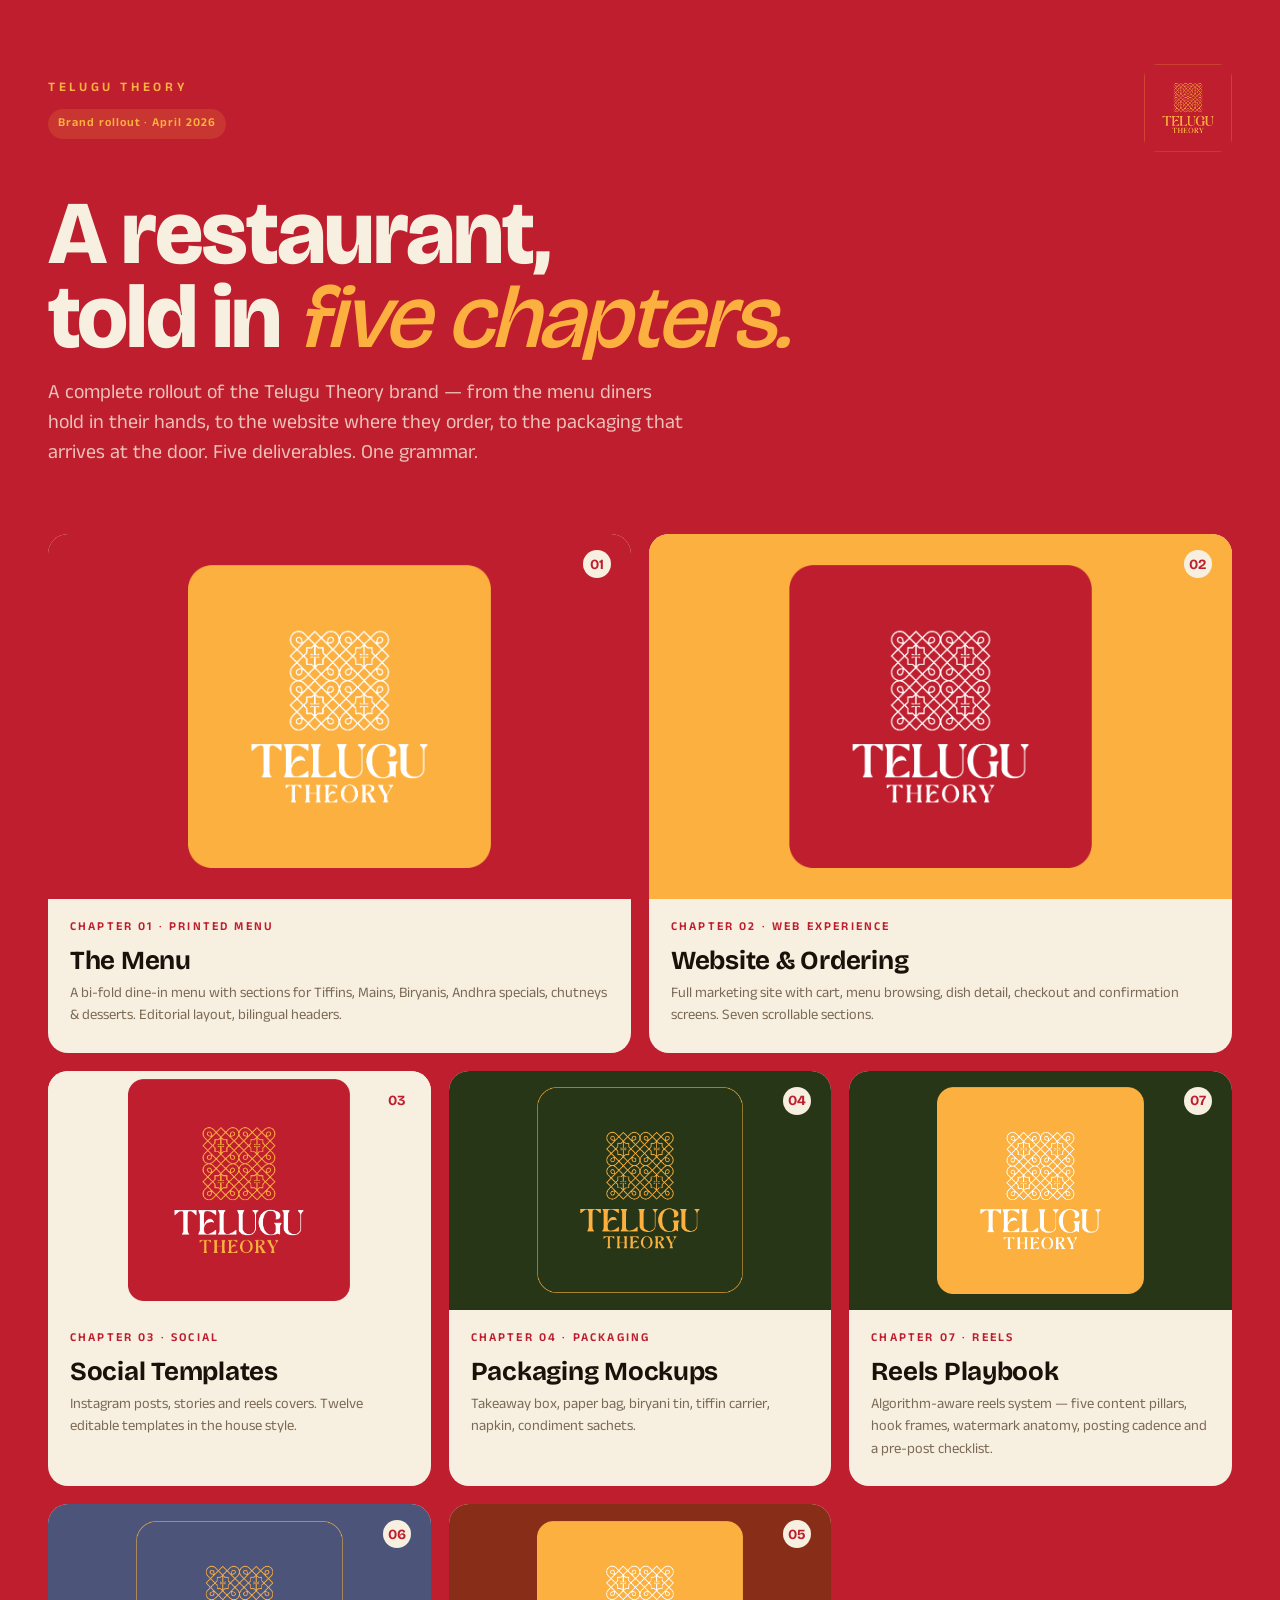
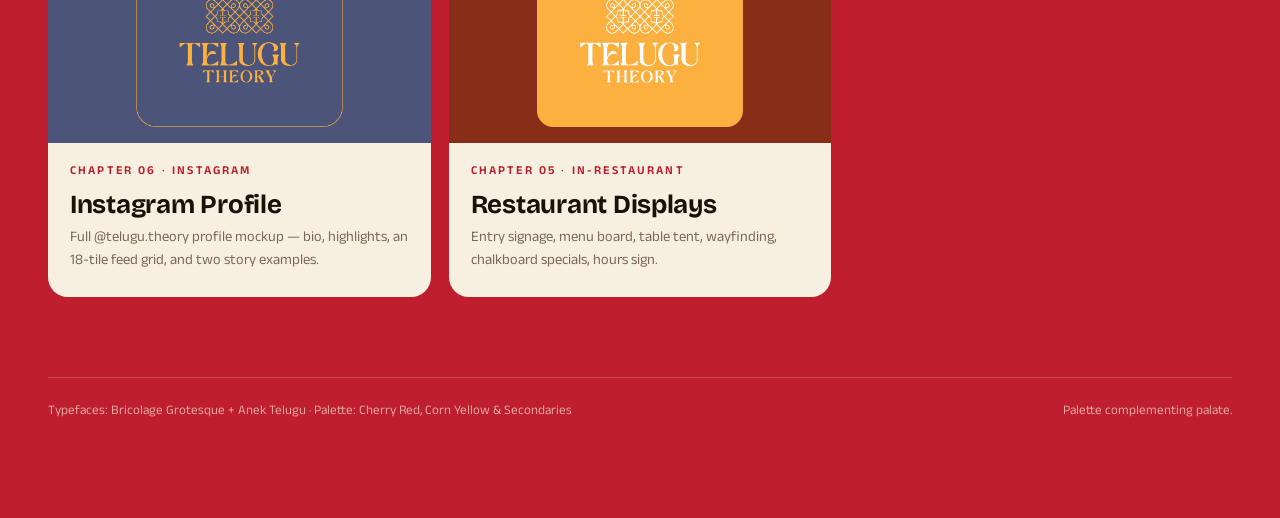
==== index.html @ 02f6856e "feat: initial Telugu Theory brand rollout site" ====
<!doctype html>
<html lang="en">
<head>
<meta charset="utf-8" />
<title>Telugu Theory — Brand Rollout</title>
<link rel="preconnect" href="https://fonts.googleapis.com" />
<link rel="preconnect" href="https://fonts.gstatic.com" crossorigin />
<link href="https://fonts.googleapis.com/css2?family=Bricolage+Grotesque:opsz,wght@12..96,400;12..96,500;12..96,600;12..96,700;12..96,800&display=swap" rel="stylesheet" />
<link rel="stylesheet" href="brand/brand.css" />
<style>
  body { background: var(--tt-red); color: var(--tt-cream); min-height: 100vh; }
  .wrap { max-width: 1280px; margin: 0 auto; padding: 64px 48px 96px; }
  header { display:flex; align-items:center; justify-content:space-between; gap: 24px; }
  header img { width: 88px; height: 88px; border-radius: 14px; }
  .eyebrow { font-family: var(--font-body); font-size: 13px; letter-spacing: 0.28em; text-transform: uppercase; color: var(--tt-yellow); font-weight: 600; }
  h1 { font-size: clamp(48px, 7vw, 108px); line-height: 0.94; margin: 40px 0 16px; color: var(--tt-cream); font-weight: 800; letter-spacing: -0.02em; }
  h1 em { font-style: italic; color: var(--tt-yellow); font-weight: 500; }
  .lede { font-size: 20px; max-width: 640px; color: rgba(247,239,224,0.78); line-height: 1.5; }
  .grid { display: grid; grid-template-columns: repeat(12, 1fr); gap: 18px; margin-top: 64px; }
  .card { background: var(--tt-cream); color: var(--tt-ink); border-radius: 20px; overflow: hidden; text-decoration: none; display: flex; flex-direction: column; transition: transform .25s ease, box-shadow .25s ease; position: relative; }
  .card:hover { transform: translateY(-4px); box-shadow: 0 30px 60px -20px rgba(0,0,0,0.4); }
  .card .thumb { aspect-ratio: 16/10; background: var(--tt-yellow); display:flex; align-items:center; justify-content:center; position: relative; overflow:hidden; }
  .card .thumb svg { width: 70%; height: 70%; }
  .card .body { padding: 20px 22px 24px; }
  .card h3 { font-family: var(--font-head); font-size: 26px; font-weight: 700; }
  .card .meta { font-size: 12px; letter-spacing: 0.18em; text-transform: uppercase; color: var(--tt-red); font-weight: 600; margin-bottom: 8px; }
  .card p { margin: 8px 0 0; color: var(--tt-muted); font-size: 14.5px; line-height: 1.55; }
  .num { position:absolute; top: 16px; right: 20px; font-family: var(--font-head); font-size: 14px; color: var(--tt-red); background: var(--tt-cream); width: 28px; height: 28px; border-radius: 999px; display:grid; place-items:center; font-weight: 700; }

  .c-menu { grid-column: span 6; }
  .c-web  { grid-column: span 6; }
  .c-pack { grid-column: span 4; }
  .c-soc  { grid-column: span 4; }
  .c-disp { grid-column: span 4; }
  @media (max-width: 900px) { .card { grid-column: span 12 !important; } }

  footer { margin-top: 80px; display:flex; justify-content:space-between; gap: 24px; padding-top: 24px; border-top: 1px solid rgba(247,239,224,0.2); color: rgba(247,239,224,0.65); font-size: 13px; }
  .tag { display:inline-block; padding: 6px 10px; background: rgba(251,176,64,0.16); color: var(--tt-yellow); border-radius: 999px; font-size: 12px; font-weight: 600; letter-spacing: 0.08em; }
</style>
</head>
<body>
<div class="wrap">
  <header>
    <div>
      <span class="eyebrow">Telugu Theory</span>
      <div style="height:8px"></div>
      <span class="tag">Brand rollout · April 2026</span>
    </div>
    <img src="brand/logo-yellow-outline.png" alt="Telugu Theory" />
  </header>

  <h1>A restaurant,<br/>told in <em>five chapters.</em></h1>
  <p class="lede">A complete rollout of the Telugu Theory brand — from the menu diners hold in their hands, to the website where they order, to the packaging that arrives at the door. Five deliverables. One grammar.</p>

  <div class="grid">

    <a class="card c-menu" href="menu.html">
      <div class="thumb" style="background:var(--tt-red)">
        <img src="brand/logo-yellow-cream.png" style="width:52%" />
        <span class="num">01</span>
      </div>
      <div class="body">
        <div class="meta">Chapter 01 · Printed Menu</div>
        <h3>The Menu</h3>
        <p>A bi-fold dine-in menu with sections for Tiffins, Mains, Biryanis, Andhra specials, chutneys & desserts. Editorial layout, bilingual headers.</p>
      </div>
    </a>

    <a class="card c-web" href="website.html">
      <div class="thumb" style="background:var(--tt-yellow)">
        <img src="brand/logo-cream-red.png" style="width:52%" />
        <span class="num">02</span>
      </div>
      <div class="body">
        <div class="meta">Chapter 02 · Web Experience</div>
        <h3>Website & Ordering</h3>
        <p>Full marketing site with cart, menu browsing, dish detail, checkout and confirmation screens. Seven scrollable sections.</p>
      </div>
    </a>

    <a class="card c-soc" href="social.html">
      <div class="thumb" style="background:#F7EFE0">
        <img src="brand/logo-red-square.png" style="width:58%" />
        <span class="num">03</span>
      </div>
      <div class="body">
        <div class="meta">Chapter 03 · Social</div>
        <h3>Social Templates</h3>
        <p>Instagram posts, stories and reels covers. Twelve editable templates in the house style.</p>
      </div>
    </a>

    <a class="card c-pack" href="packaging.html">
      <div class="thumb" style="background:#273617">
        <img src="brand/logo-yellow-outline.png" style="width:54%" />
        <span class="num">04</span>
      </div>
      <div class="body">
        <div class="meta">Chapter 04 · Packaging</div>
        <h3>Packaging Mockups</h3>
        <p>Takeaway box, paper bag, biryani tin, tiffin carrier, napkin, condiment sachets.</p>
      </div>
    </a>

    <a class="card c-disp" href="reels.html">
      <div class="thumb" style="background:var(--tt-forest)">
        <img src="brand/logo-yellow-cream.png" style="width:54%" />
        <span class="num">07</span>
      </div>
      <div class="body">
        <div class="meta">Chapter 07 · Reels</div>
        <h3>Reels Playbook</h3>
        <p>Algorithm-aware reels system — five content pillars, hook frames, watermark anatomy, posting cadence and a pre-post checklist.</p>
      </div>
    </a>

    <a class="card c-disp" href="instagram.html">
      <div class="thumb" style="background:var(--tt-indigo)">
        <img src="brand/logo-yellow-outline.png" style="width:54%" />
        <span class="num">06</span>
      </div>
      <div class="body">
        <div class="meta">Chapter 06 · Instagram</div>
        <h3>Instagram Profile</h3>
        <p>Full @telugu.theory profile mockup — bio, highlights, an 18-tile feed grid, and two story examples.</p>
      </div>
    </a>

    <a class="card c-disp" href="displays.html">
      <div class="thumb" style="background:var(--tt-sienna)">
        <img src="brand/logo-yellow-cream.png" style="width:54%" />
        <span class="num">05</span>
      </div>
      <div class="body">
        <div class="meta">Chapter 05 · In-restaurant</div>
        <h3>Restaurant Displays</h3>
        <p>Entry signage, menu board, table tent, wayfinding, chalkboard specials, hours sign.</p>
      </div>
    </a>

  </div>

  <footer>
    <div>Typefaces: Bricolage Grotesque + Anek Telugu · Palette: Cherry Red, Corn Yellow & Secondaries</div>
    <div>Palette complementing palate.</div>
  </footer>
</div>
</body>
</html>
---- brand/brand.css ----
/* Telugu Theory Brand System */
@font-face {
  font-family: 'Anek Telugu';
  src: url('fonts/AnekTelugu-Regular.ttf') format('truetype');
  font-weight: 400;
}
@font-face {
  font-family: 'Anek Telugu';
  src: url('fonts/AnekTelugu-Medium.ttf') format('truetype');
  font-weight: 500;
}
@font-face {
  font-family: 'Anek Telugu';
  src: url('fonts/AnekTelugu-SemiBold.ttf') format('truetype');
  font-weight: 600;
}
@font-face {
  font-family: 'Anek Telugu';
  src: url('fonts/AnekTelugu-Bold.ttf') format('truetype');
  font-weight: 700;
}

:root {
  /* Primary */
  --tt-red: #BE1E2D;
  --tt-yellow: #FBB040;
  /* Secondary */
  --tt-sandstone: #DCA15D;
  --tt-sienna: #882D18;
  --tt-indigo: #4C547A;
  --tt-olive: #5F6C37;
  --tt-forest: #273617;
  --tt-clay: #C49A6C;
  /* Neutrals */
  --tt-cream: #F7EFE0;
  --tt-paper: #FBF6EC;
  --tt-ink: #1A120A;
  --tt-muted: #7a6a55;

  --font-head: 'Bricolage Grotesque', 'Playfair Display', Georgia, serif;
  --font-body: 'Anek Telugu', 'Inter', system-ui, sans-serif;
}

* { box-sizing: border-box; }
body {
  margin: 0;
  font-family: var(--font-body);
  color: var(--tt-ink);
  background: var(--tt-paper);
  -webkit-font-smoothing: antialiased;
}
h1, h2, h3, h4 {
  font-family: var(--font-head);
  font-weight: 700;
  letter-spacing: -0.01em;
  margin: 0;
}

/* Kolam pattern (SVG tile) used as subtle decorative motif */
.tt-kolam-bg {
  background-image:
    radial-gradient(circle at 0 0, transparent 19px, var(--tt-yellow) 19px, var(--tt-yellow) 20px, transparent 20px),
    radial-gradient(circle at 40px 40px, transparent 19px, var(--tt-yellow) 19px, var(--tt-yellow) 20px, transparent 20px);
  background-size: 40px 40px;
  opacity: 0.12;
}
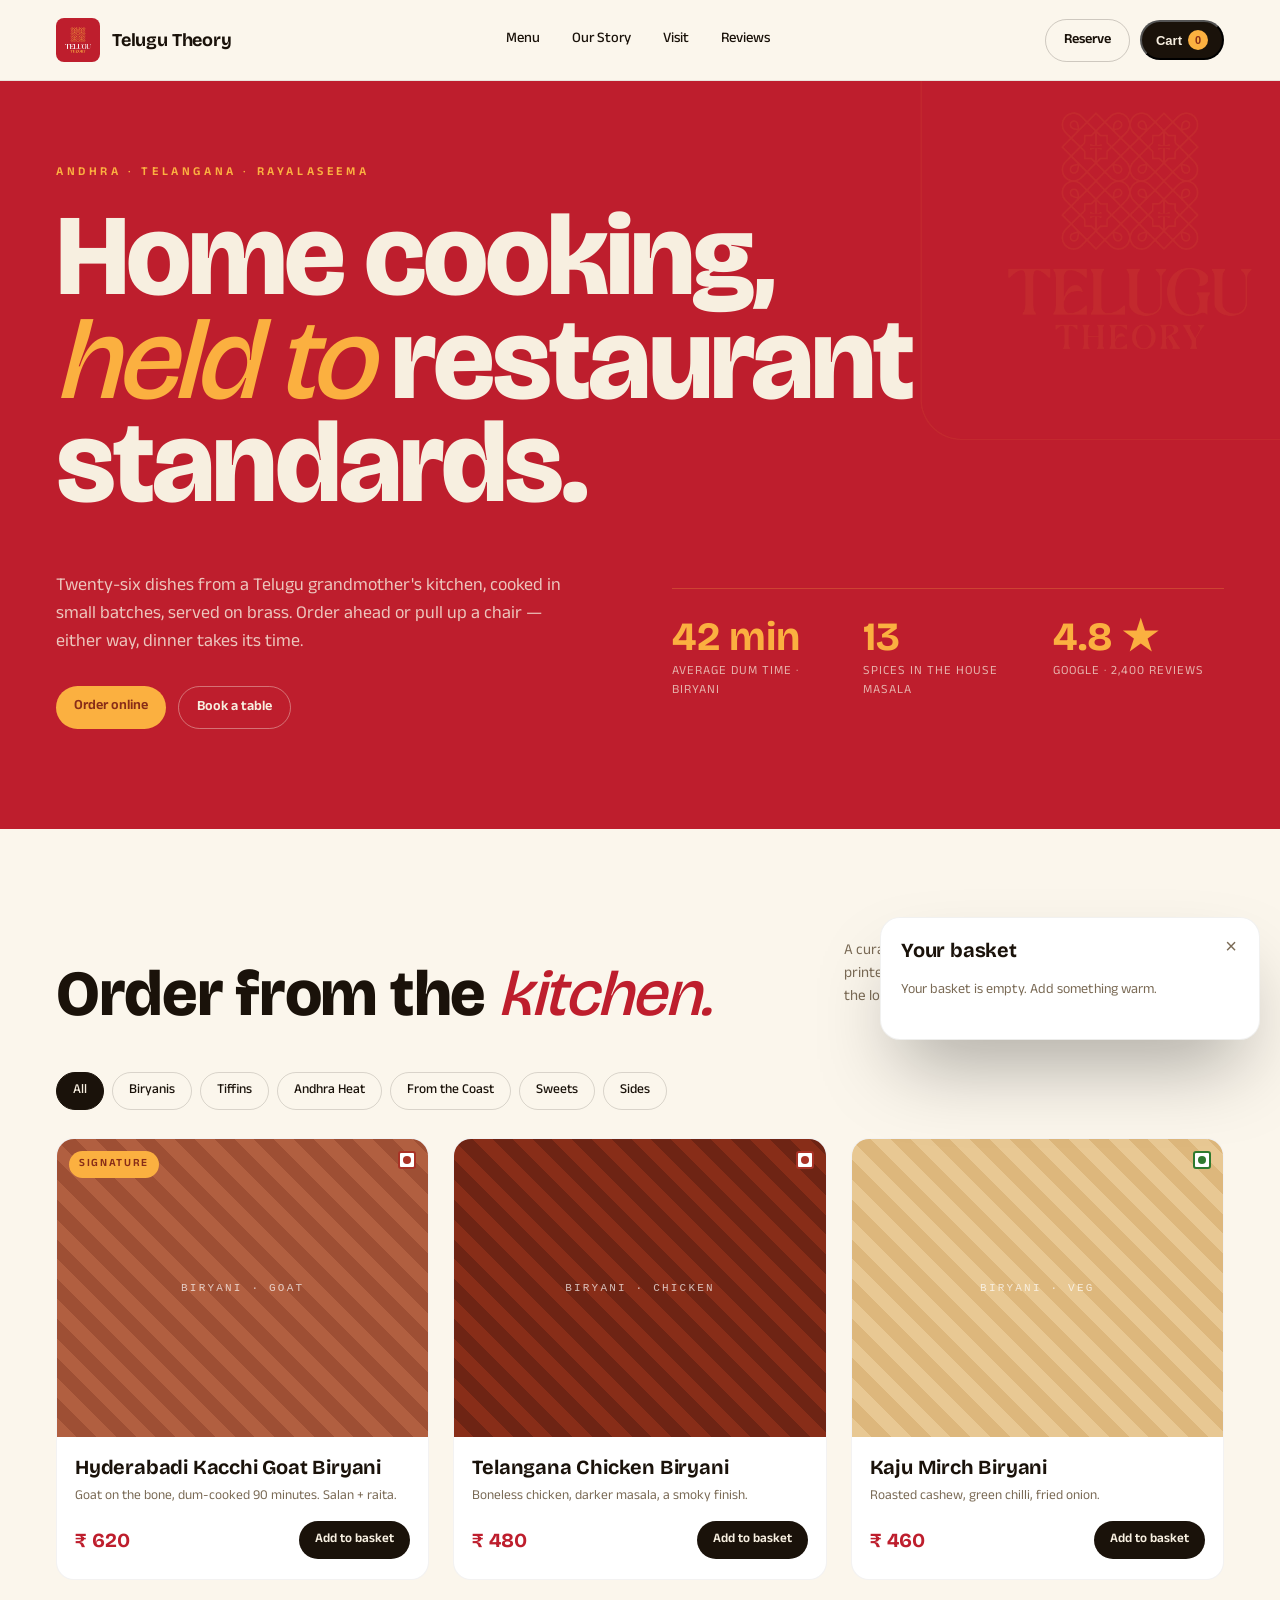
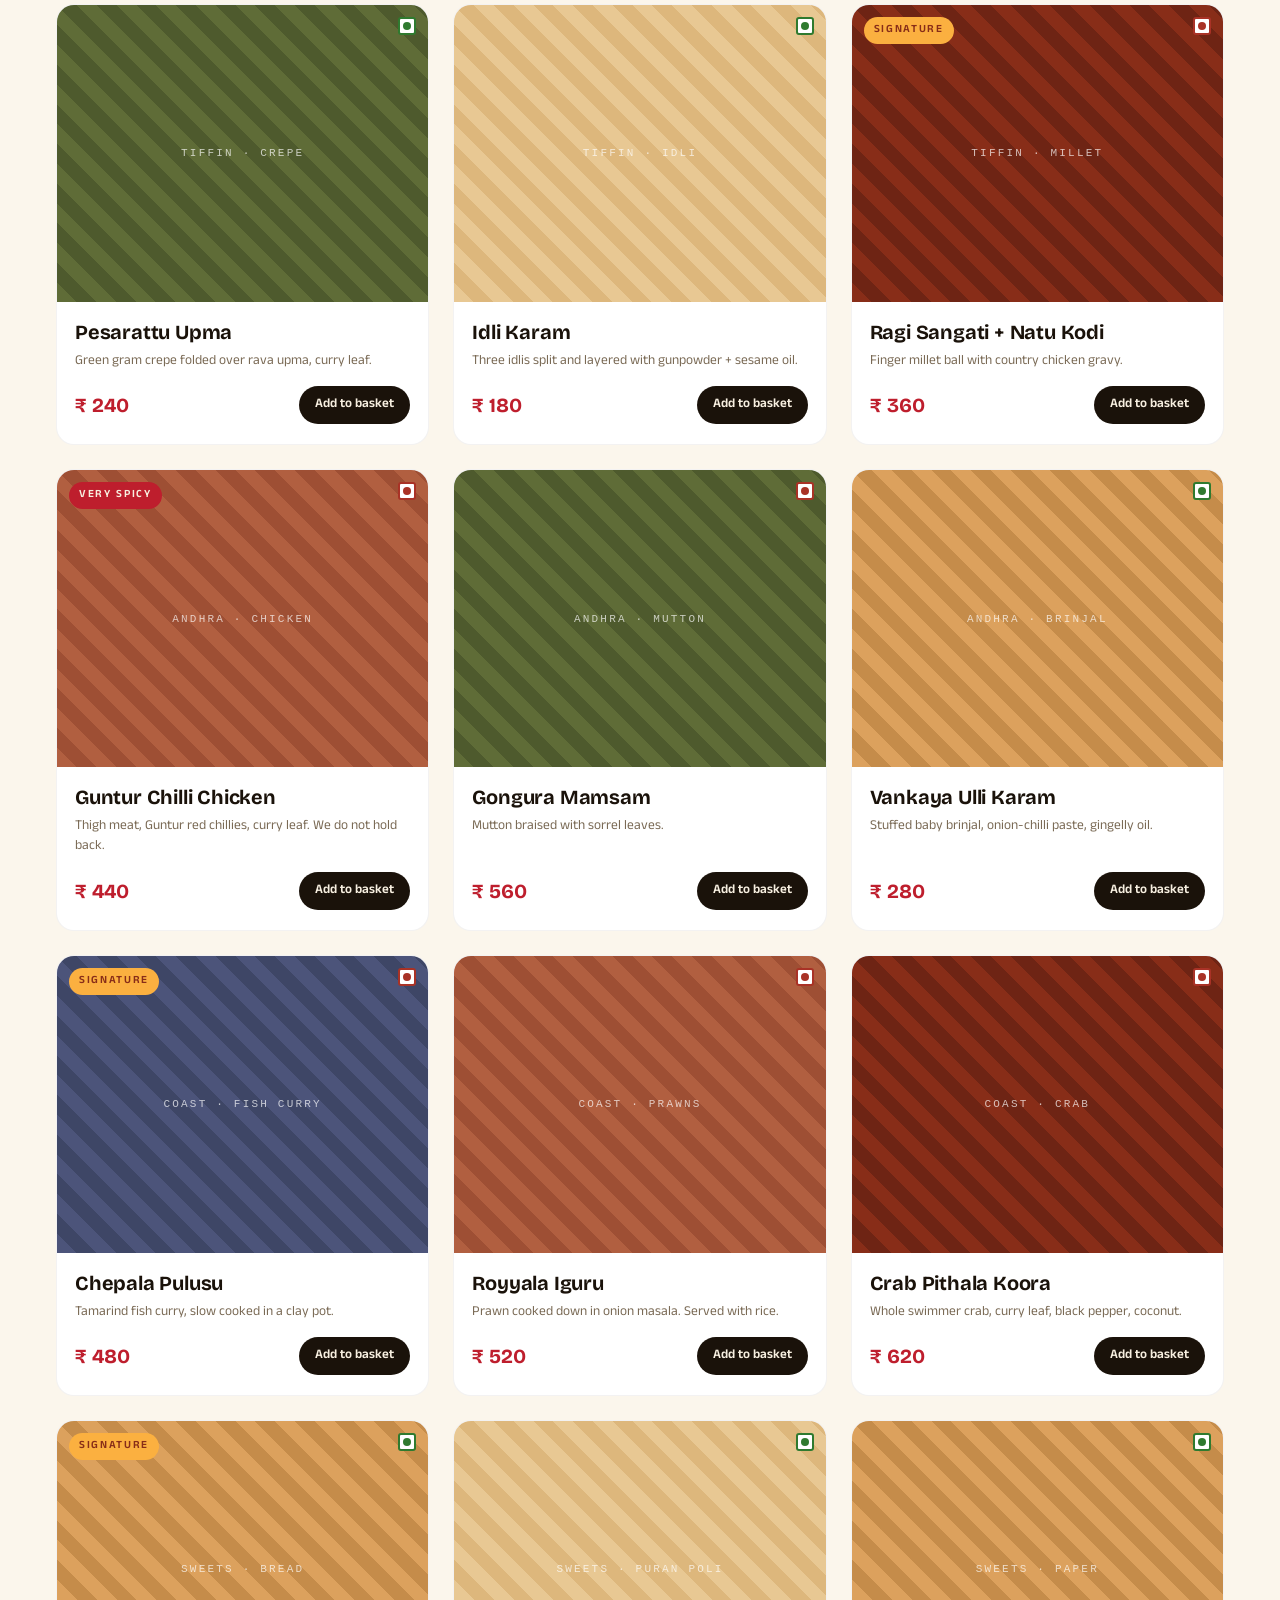
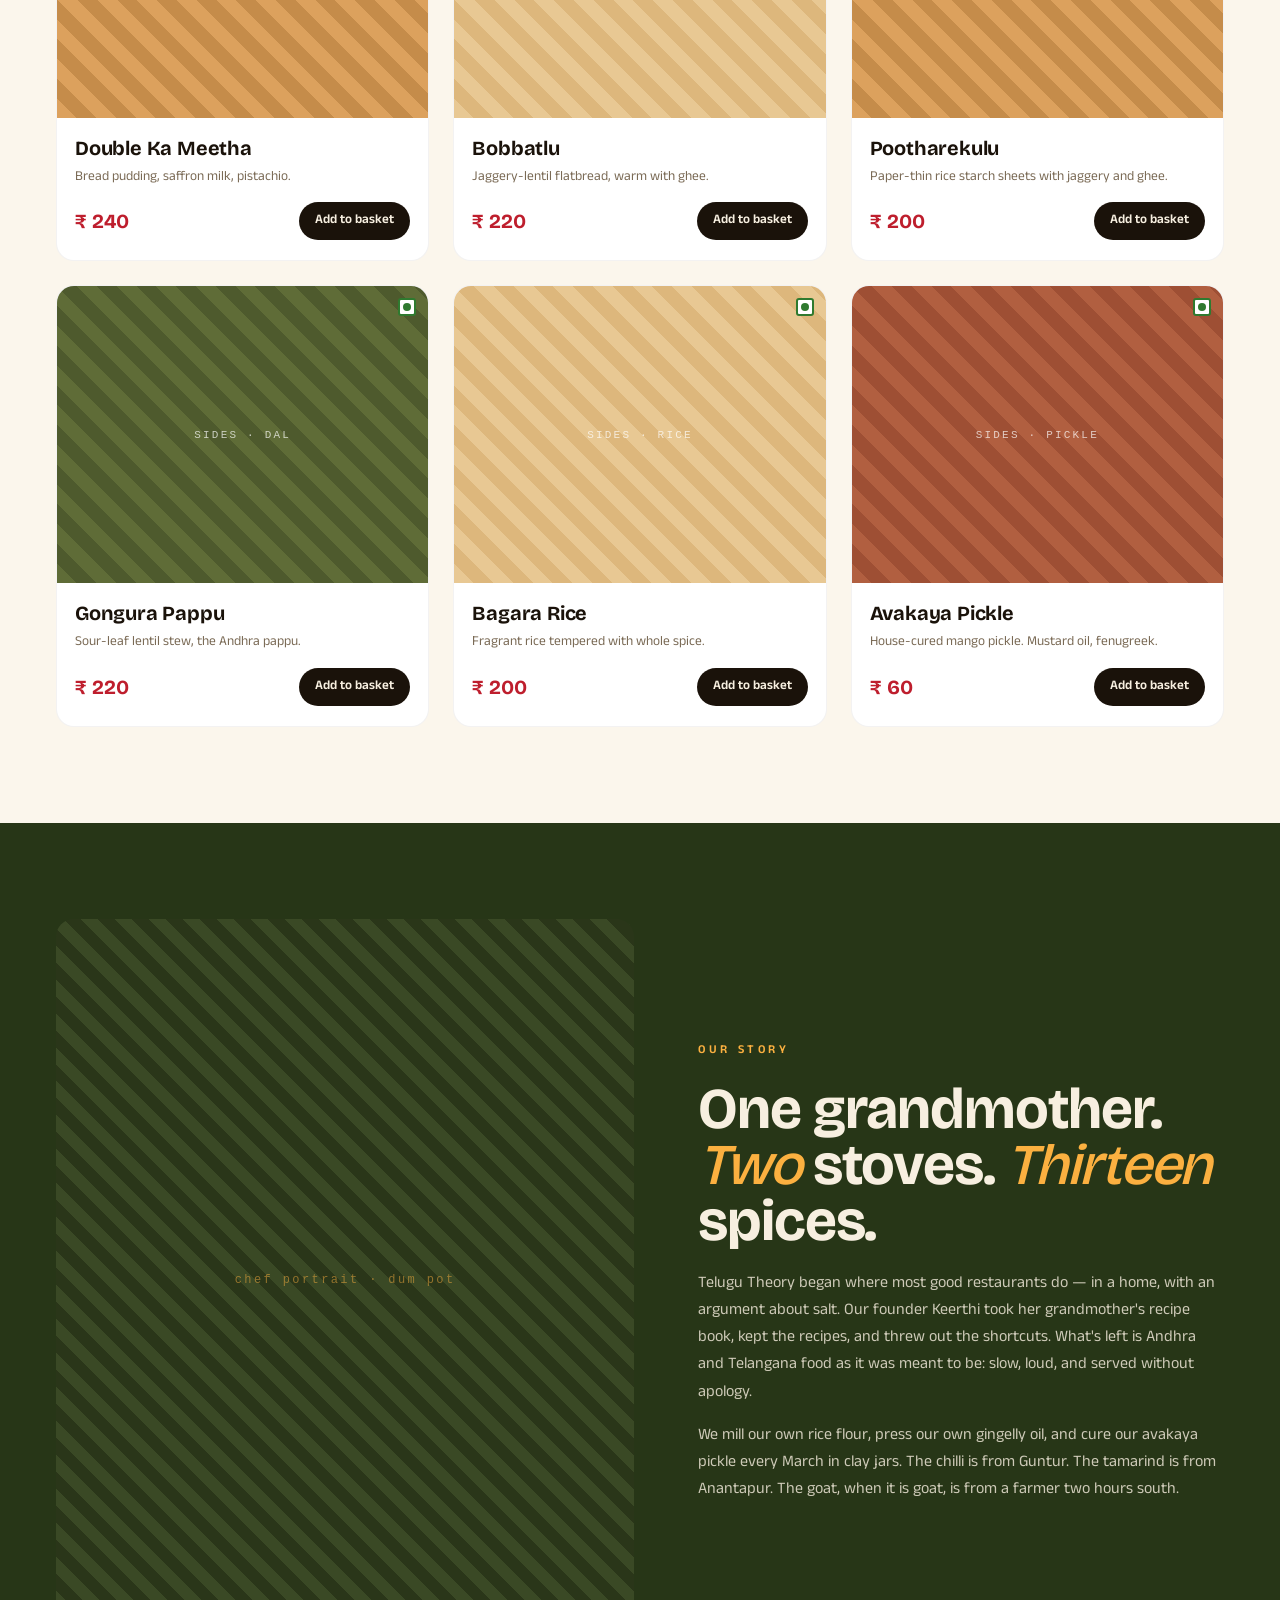
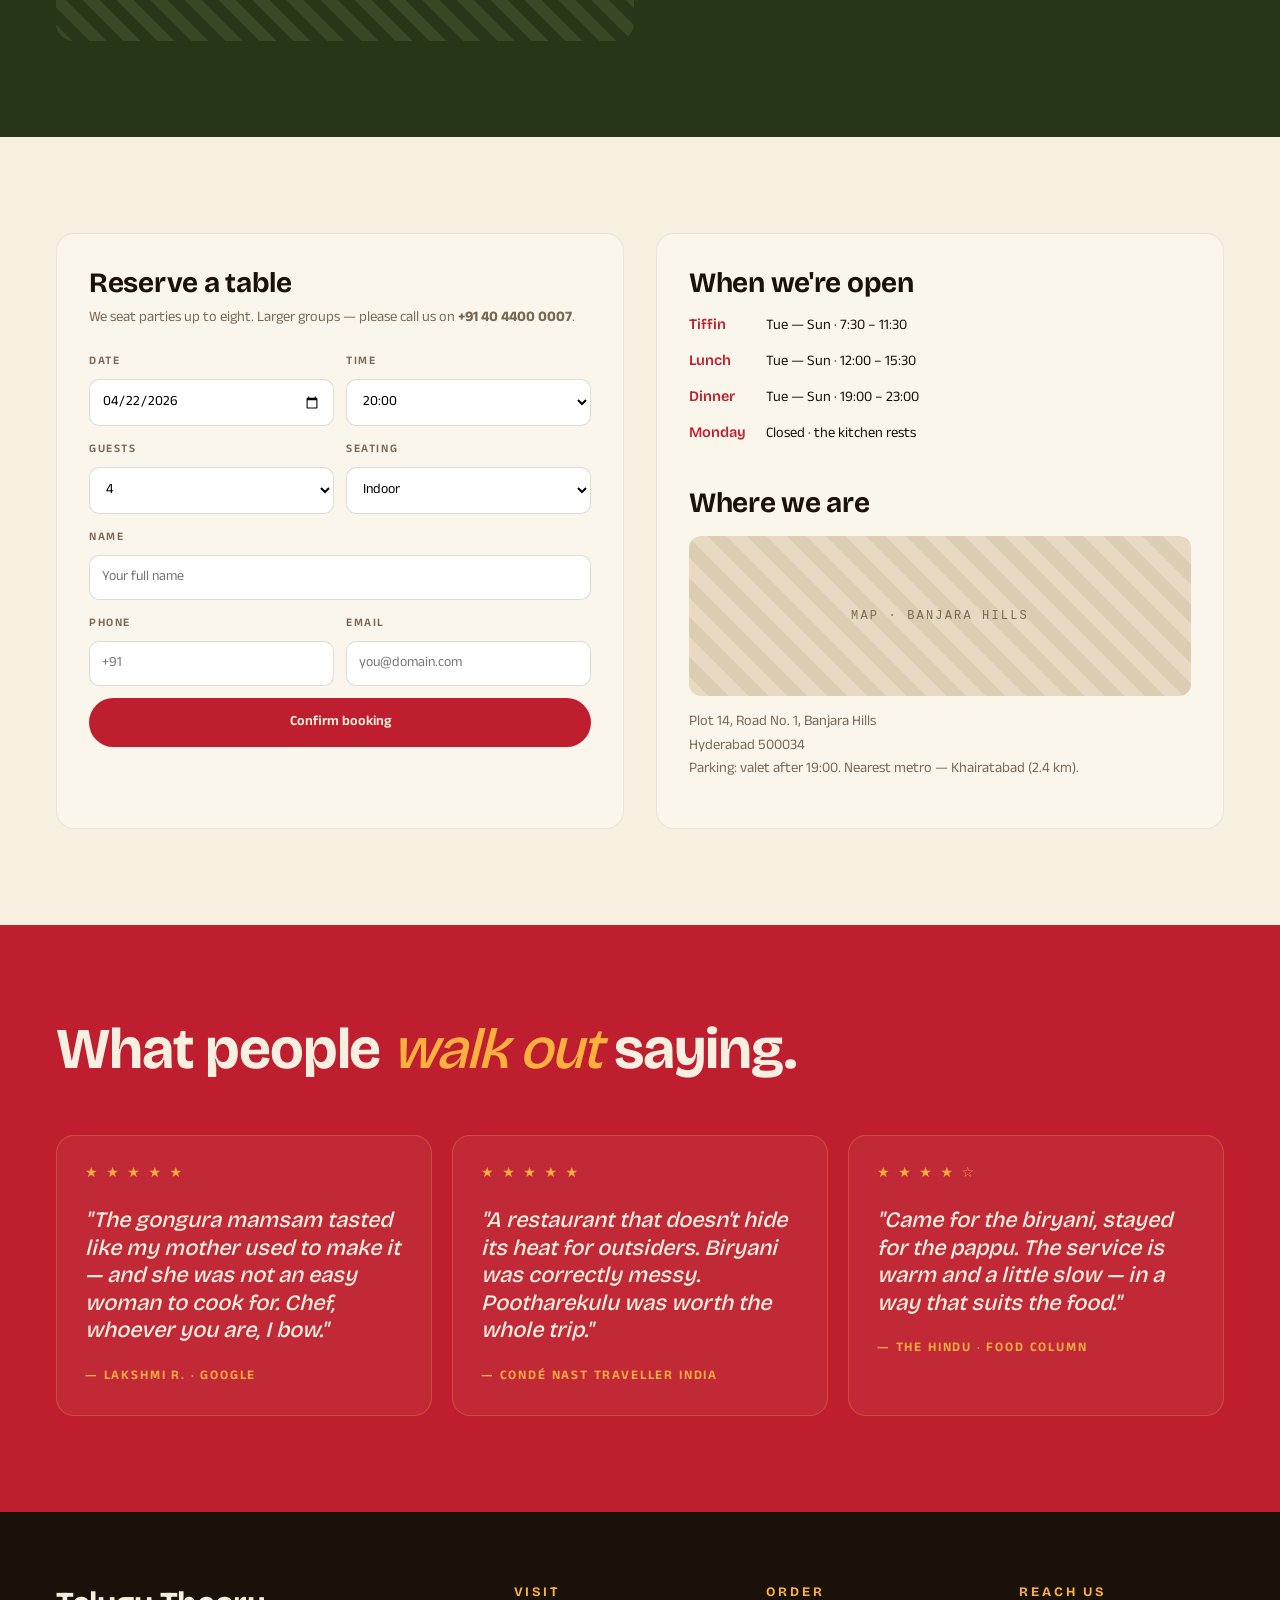
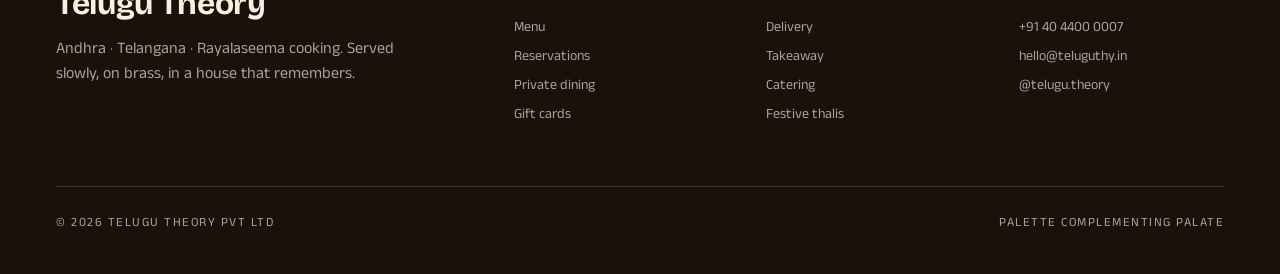
==== commit 8b79a710: "feat: serve website only, remove brand rollout pages" ====
--- a/index.html
+++ b/index.html
@@ -2,148 +2,376 @@
 <html lang="en">
 <head>
 <meta charset="utf-8" />
-<title>Telugu Theory — Brand Rollout</title>
+<title>Telugu Theory — Website</title>
 <link rel="preconnect" href="https://fonts.googleapis.com" />
 <link rel="preconnect" href="https://fonts.gstatic.com" crossorigin />
 <link href="https://fonts.googleapis.com/css2?family=Bricolage+Grotesque:opsz,wght@12..96,400;12..96,500;12..96,600;12..96,700;12..96,800&display=swap" rel="stylesheet" />
 <link rel="stylesheet" href="brand/brand.css" />
 <style>
-  body { background: var(--tt-red); color: var(--tt-cream); min-height: 100vh; }
-  .wrap { max-width: 1280px; margin: 0 auto; padding: 64px 48px 96px; }
-  header { display:flex; align-items:center; justify-content:space-between; gap: 24px; }
-  header img { width: 88px; height: 88px; border-radius: 14px; }
-  .eyebrow { font-family: var(--font-body); font-size: 13px; letter-spacing: 0.28em; text-transform: uppercase; color: var(--tt-yellow); font-weight: 600; }
-  h1 { font-size: clamp(48px, 7vw, 108px); line-height: 0.94; margin: 40px 0 16px; color: var(--tt-cream); font-weight: 800; letter-spacing: -0.02em; }
-  h1 em { font-style: italic; color: var(--tt-yellow); font-weight: 500; }
-  .lede { font-size: 20px; max-width: 640px; color: rgba(247,239,224,0.78); line-height: 1.5; }
-  .grid { display: grid; grid-template-columns: repeat(12, 1fr); gap: 18px; margin-top: 64px; }
-  .card { background: var(--tt-cream); color: var(--tt-ink); border-radius: 20px; overflow: hidden; text-decoration: none; display: flex; flex-direction: column; transition: transform .25s ease, box-shadow .25s ease; position: relative; }
-  .card:hover { transform: translateY(-4px); box-shadow: 0 30px 60px -20px rgba(0,0,0,0.4); }
-  .card .thumb { aspect-ratio: 16/10; background: var(--tt-yellow); display:flex; align-items:center; justify-content:center; position: relative; overflow:hidden; }
-  .card .thumb svg { width: 70%; height: 70%; }
-  .card .body { padding: 20px 22px 24px; }
-  .card h3 { font-family: var(--font-head); font-size: 26px; font-weight: 700; }
-  .card .meta { font-size: 12px; letter-spacing: 0.18em; text-transform: uppercase; color: var(--tt-red); font-weight: 600; margin-bottom: 8px; }
-  .card p { margin: 8px 0 0; color: var(--tt-muted); font-size: 14.5px; line-height: 1.55; }
-  .num { position:absolute; top: 16px; right: 20px; font-family: var(--font-head); font-size: 14px; color: var(--tt-red); background: var(--tt-cream); width: 28px; height: 28px; border-radius: 999px; display:grid; place-items:center; font-weight: 700; }
-
-  .c-menu { grid-column: span 6; }
-  .c-web  { grid-column: span 6; }
-  .c-pack { grid-column: span 4; }
-  .c-soc  { grid-column: span 4; }
-  .c-disp { grid-column: span 4; }
-  @media (max-width: 900px) { .card { grid-column: span 12 !important; } }
-
-  footer { margin-top: 80px; display:flex; justify-content:space-between; gap: 24px; padding-top: 24px; border-top: 1px solid rgba(247,239,224,0.2); color: rgba(247,239,224,0.65); font-size: 13px; }
-  .tag { display:inline-block; padding: 6px 10px; background: rgba(251,176,64,0.16); color: var(--tt-yellow); border-radius: 999px; font-size: 12px; font-weight: 600; letter-spacing: 0.08em; }
+  body { background: var(--tt-paper); }
+
+  .nav { position: sticky; top: 0; z-index: 50; background: var(--tt-paper); border-bottom: 1px solid rgba(26,18,10,0.08); padding: 18px 56px; display:flex; align-items:center; justify-content:space-between; }
+  .nav .logo { display:flex; align-items:center; gap: 12px; }
+  .nav .logo img { width: 44px; height: 44px; border-radius: 8px; }
+  .nav .logo b { font-family: var(--font-head); font-weight: 700; font-size: 18px; letter-spacing: -0.01em; }
+  .nav ul { list-style: none; display:flex; gap: 32px; padding: 0; margin: 0; }
+  .nav ul a { text-decoration: none; color: var(--tt-ink); font-weight: 500; font-size: 14.5px; }
+  .nav .cta { display:flex; gap: 10px; align-items:center; }
+  .btn { background: var(--tt-red); color: var(--tt-cream); padding: 10px 18px; border-radius: 999px; text-decoration:none; font-weight: 600; font-size: 14px; border: 0; cursor: pointer; font-family: var(--font-body); }
+  .btn.ghost { background: transparent; color: var(--tt-ink); border: 1px solid rgba(26,18,10,0.2); }
+  .btn.yellow { background: var(--tt-yellow); color: var(--tt-sienna); }
+  .cart-pill { display:flex; align-items:center; gap: 6px; background: var(--tt-ink); color: var(--tt-cream); padding: 8px 14px; border-radius: 999px; font-size: 13px; font-weight: 600; }
+  .cart-pill .dot { background: var(--tt-yellow); color: var(--tt-sienna); width: 20px; height: 20px; border-radius: 999px; display:grid; place-items:center; font-size: 11px; font-weight: 700; }
+
+  /* Hero */
+  .hero { background: var(--tt-red); color: var(--tt-cream); padding: 80px 56px 100px; position: relative; overflow: hidden; }
+  .hero .eye { font-size: 12px; letter-spacing: 0.3em; text-transform: uppercase; color: var(--tt-yellow); font-weight: 600; }
+  .hero h1 { font-size: clamp(56px, 9vw, 132px); line-height: 0.9; font-weight: 800; margin: 20px 0 28px; max-width: 1100px; letter-spacing: -0.025em; }
+  .hero h1 em { font-style: italic; color: var(--tt-yellow); font-weight: 500; }
+  .hero .row { display:grid; grid-template-columns: 1fr 1fr; gap: 64px; align-items: flex-end; margin-top: 40px; }
+  .hero p { font-size: 18px; line-height: 1.55; color: rgba(247,239,224,0.8); max-width: 520px; }
+  .hero .btns { display:flex; gap: 12px; margin-top: 28px; }
+  .hero .btns .btn.yellow:hover { filter: brightness(1.05); }
+  .hero .stats { display:grid; grid-template-columns: repeat(3,1fr); gap: 20px; padding: 28px 0; border-top: 1px solid rgba(251,176,64,0.25); }
+  .stat b { font-family: var(--font-head); font-size: 40px; color: var(--tt-yellow); font-weight: 700; display:block; line-height: 1; }
+  .stat span { font-size: 12.5px; color: rgba(247,239,224,0.7); letter-spacing: 0.08em; text-transform: uppercase; margin-top: 6px; display:block; }
+  .hero .mark { position: absolute; right: -60px; top: -60px; width: 420px; opacity: 0.08; }
+  .hero .mark img { width: 100%; }
+
+  /* Section heads */
+  section.sec { padding: 96px 56px; }
+  .sechead { display:flex; justify-content:space-between; align-items: flex-end; margin-bottom: 48px; gap: 24px; flex-wrap: wrap; }
+  .sechead h2 { font-size: clamp(36px, 5vw, 64px); line-height: 0.95; font-weight: 800; color: var(--tt-ink); letter-spacing: -0.02em; max-width: 700px; }
+  .sechead h2 em { font-style: italic; color: var(--tt-red); font-weight: 500; }
+  .sechead p { max-width: 380px; color: var(--tt-muted); font-size: 15px; line-height: 1.55; }
+
+  /* Category pills */
+  .cats { display:flex; gap: 8px; flex-wrap: wrap; margin-bottom: 28px; }
+  .cats button { border: 1px solid rgba(26,18,10,0.15); background: transparent; padding: 8px 16px; border-radius: 999px; font: inherit; font-size: 13.5px; color: var(--tt-ink); cursor: pointer; font-weight: 500; }
+  .cats button.active { background: var(--tt-ink); color: var(--tt-cream); border-color: var(--tt-ink); }
+
+  /* Dish grid */
+  .dishes { display:grid; grid-template-columns: repeat(3, 1fr); gap: 24px; }
+  .dcard { background: #fff; border-radius: 18px; overflow: hidden; display:flex; flex-direction:column; position: relative; border: 1px solid rgba(26,18,10,0.05); }
+  .dcard .img { aspect-ratio: 5/4; background: var(--tt-cream); position: relative; overflow: hidden; }
+  .dcard .img.a { background: repeating-linear-gradient(45deg, #e8c893 0 14px, #ddb77c 14px 28px); }
+  .dcard .img.b { background: repeating-linear-gradient(45deg, #b15f40 0 14px, #9e4f34 14px 28px); }
+  .dcard .img.c { background: repeating-linear-gradient(45deg, #5f6c37 0 14px, #4e5a2d 14px 28px); }
+  .dcard .img.d { background: repeating-linear-gradient(45deg, #4c547a 0 14px, #3e4666 14px 28px); }
+  .dcard .img.e { background: repeating-linear-gradient(45deg, #dca15d 0 14px, #c58c4a 14px 28px); }
+  .dcard .img.f { background: repeating-linear-gradient(45deg, #882d18 0 14px, #6e2414 14px 28px); }
+  .dcard .img::after { content: attr(data-label); position: absolute; inset: 0; display:grid; place-items:center; color: rgba(255,255,255,0.7); font-family: ui-monospace, monospace; font-size: 11px; letter-spacing: 0.2em; text-transform: uppercase; }
+  .dcard .badge { position: absolute; top: 12px; left: 12px; padding: 5px 10px; background: var(--tt-red); color: var(--tt-cream); font-size: 11px; letter-spacing: 0.15em; text-transform: uppercase; border-radius: 999px; font-weight: 600; }
+  .dcard .badge.yellow { background: var(--tt-yellow); color: var(--tt-sienna); }
+  .dcard .veg-mark { position: absolute; top: 12px; right: 12px; width: 18px; height: 18px; border: 2px solid #2f7a2f; background: #fff; display:flex; align-items:center; justify-content:center; border-radius: 3px; }
+  .dcard .veg-mark::after { content:''; width: 8px; height: 8px; background: #2f7a2f; border-radius: 999px; }
+  .dcard .veg-mark.nv { border-color: #a93226; }
+  .dcard .veg-mark.nv::after { background: #a93226; }
+  .dcard .info { padding: 18px 18px 20px; display:flex; flex-direction:column; gap: 8px; flex: 1; }
+  .dcard h3 { font-family: var(--font-head); font-size: 20px; font-weight: 700; }
+  .dcard .desc { font-size: 13.5px; color: var(--tt-muted); line-height: 1.5; flex: 1; }
+  .dcard .foot { display:flex; align-items:center; justify-content:space-between; margin-top: 6px; }
+  .dcard .price { font-family: var(--font-head); font-weight: 700; font-size: 20px; color: var(--tt-red); }
+  .dcard .add { background: var(--tt-ink); color: var(--tt-cream); border: 0; padding: 9px 16px; border-radius: 999px; font: inherit; font-size: 13px; font-weight: 600; cursor: pointer; }
+  .dcard .add.on { background: var(--tt-red); }
+
+  /* About band */
+  .band { background: var(--tt-forest); color: var(--tt-cream); padding: 96px 56px; display:grid; grid-template-columns: 1.1fr 1fr; gap: 64px; align-items: center; }
+  .band img.ph { width: 100%; aspect-ratio: 4/5; object-fit: cover; border-radius: 18px; background: repeating-linear-gradient(45deg, #3a4925 0 12px, #2a3619 12px 24px); display:block; }
+  .band .ph { aspect-ratio: 4/5; background: repeating-linear-gradient(45deg, #3a4925 0 12px, #2a3619 12px 24px); border-radius: 18px; display:grid; place-items:center; color: rgba(251,176,64,0.5); font-family: ui-monospace, monospace; font-size: 12px; letter-spacing: 0.2em; }
+  .band .eye { font-size: 12px; letter-spacing: 0.3em; text-transform: uppercase; color: var(--tt-yellow); font-weight: 600; }
+  .band h2 { font-size: clamp(36px, 4.5vw, 60px); line-height: 0.98; margin: 18px 0 22px; color: var(--tt-cream); letter-spacing: -0.02em; }
+  .band h2 em { font-style: italic; color: var(--tt-yellow); font-weight: 500; }
+  .band p { font-size: 16px; line-height: 1.7; color: rgba(247,239,224,0.8); margin: 0 0 16px; }
+
+  /* Reservation + hours */
+  .booking { display:grid; grid-template-columns: 1fr 1fr; gap: 32px; padding: 96px 56px; background: var(--tt-cream); }
+  .booking .card { background: var(--tt-paper); border: 1px solid rgba(26,18,10,0.08); border-radius: 18px; padding: 32px; }
+  .booking h3 { font-family: var(--font-head); font-size: 28px; margin-bottom: 16px; font-weight: 700; }
+  .booking .fields { display:grid; grid-template-columns: 1fr 1fr; gap: 12px; }
+  .booking label { font-size: 11.5px; letter-spacing: 0.14em; text-transform: uppercase; color: var(--tt-muted); font-weight: 600; }
+  .booking input, .booking select { width: 100%; border: 1px solid rgba(26,18,10,0.15); background: #fff; padding: 11px 12px; border-radius: 10px; font: inherit; font-size: 14px; margin-top: 5px; }
+  .booking .full { grid-column: 1 / -1; }
+  .hours { display:grid; grid-template-columns: auto 1fr; gap: 14px 20px; font-size: 14.5px; }
+  .hours b { color: var(--tt-red); font-family: var(--font-head); font-weight: 600; }
+
+  /* Testimonials */
+  .quotes { padding: 96px 56px; background: var(--tt-red); color: var(--tt-cream); }
+  .quotes h2 { color: var(--tt-cream); font-size: clamp(36px, 4.5vw, 64px); letter-spacing: -0.02em; max-width: 860px; line-height: 1; }
+  .quotes h2 em { color: var(--tt-yellow); font-style: italic; font-weight: 500; }
+  .qgrid { display: grid; grid-template-columns: repeat(3, 1fr); gap: 20px; margin-top: 56px; }
+  .q { background: rgba(255,255,255,0.05); border: 1px solid rgba(251,176,64,0.25); padding: 28px; border-radius: 18px; }
+  .q p { font-family: var(--font-head); font-size: 22px; line-height: 1.25; font-style: italic; font-weight: 500; }
+  .q .src { margin-top: 18px; font-size: 13px; color: var(--tt-yellow); letter-spacing: 0.14em; text-transform: uppercase; font-weight: 600; }
+  .stars { color: var(--tt-yellow); font-size: 14px; margin-bottom: 14px; letter-spacing: 0.2em; }
+
+  /* Footer */
+  footer { background: var(--tt-ink); color: rgba(247,239,224,0.65); padding: 72px 56px 40px; }
+  .fgrid { display:grid; grid-template-columns: 2fr 1fr 1fr 1fr; gap: 48px; margin-bottom: 56px; }
+  footer h4 { color: var(--tt-yellow); font-family: var(--font-head); font-size: 13px; letter-spacing: 0.22em; text-transform: uppercase; margin-bottom: 14px; font-weight: 700; }
+  footer ul { list-style: none; padding: 0; margin: 0; }
+  footer li { padding: 4px 0; font-size: 14px; }
+  footer a { color: inherit; text-decoration: none; }
+  footer .brandline { font-family: var(--font-head); font-size: 32px; color: var(--tt-cream); margin-bottom: 10px; font-weight: 700; letter-spacing: -0.01em; }
+  .fend { display:flex; justify-content:space-between; padding-top: 28px; border-top: 1px solid rgba(247,239,224,0.15); font-size: 12.5px; letter-spacing: 0.12em; text-transform: uppercase; }
+
+  /* Cart drawer */
+  .drawer { position: fixed; right: 20px; bottom: 20px; width: 380px; max-width: calc(100vw - 40px); background: #fff; border-radius: 20px; box-shadow: 0 40px 80px -20px rgba(0,0,0,0.35); padding: 20px; z-index: 80; transform: translateY(130%); transition: transform .3s ease; border: 1px solid rgba(26,18,10,0.06); }
+  .drawer.open { transform: translateY(0); }
+  .drawer h4 { font-family: var(--font-head); font-size: 20px; font-weight: 700; }
+  .drawer .line { display:flex; justify-content:space-between; gap: 10px; align-items:center; padding: 10px 0; border-bottom: 1px dashed rgba(26,18,10,0.12); font-size: 14px; }
+  .drawer .line:last-of-type { border-bottom: 0; }
+  .drawer .line button { background: rgba(190,30,45,0.08); color: var(--tt-red); border: 0; width: 24px; height: 24px; border-radius: 999px; font: inherit; cursor: pointer; font-weight: 600; }
+  .drawer .total { display:flex; justify-content:space-between; margin-top: 10px; padding-top: 14px; border-top: 2px solid var(--tt-ink); font-family: var(--font-head); font-weight: 700; font-size: 18px; }
+  .drawer .checkout { display:block; width: 100%; text-align:center; margin-top: 14px; background: var(--tt-red); color: var(--tt-cream); padding: 14px; border-radius: 12px; text-decoration: none; font-weight: 600; }
+  .drawer .empty { padding: 18px 0; color: var(--tt-muted); font-size: 14px; }
+  .drawer .close { position: absolute; right: 16px; top: 16px; background: transparent; border: 0; font-size: 20px; cursor: pointer; color: var(--tt-muted); }
+
+  @media (max-width: 900px) {
+    .nav ul, .nav .cta .ghost { display: none; }
+    section.sec, .hero, .band, .booking, .quotes, footer { padding-left: 24px; padding-right: 24px; }
+    .hero .row, .dishes, .qgrid, .band, .booking, .fgrid { grid-template-columns: 1fr; gap: 24px; }
+  }
 </style>
 </head>
 <body>
-<div class="wrap">
-  <header>
+<nav class="nav">
+  <div class="logo"><img src="brand/logo-red-square.png"/><b>Telugu Theory</b></div>
+  <ul>
+    <li><a href="#menu">Menu</a></li>
+    <li><a href="#about">Our Story</a></li>
+    <li><a href="#visit">Visit</a></li>
+    <li><a href="#reviews">Reviews</a></li>
+  </ul>
+  <div class="cta">
+    <a href="#visit" class="btn ghost">Reserve</a>
+    <button class="cart-pill" id="cartBtn"><span>Cart</span> <span class="dot" id="cartCount">0</span></button>
+  </div>
+</nav>
+
+<section class="hero">
+  <div class="mark"><img src="brand/logo-yellow-outline.png"/></div>
+  <span class="eye">Andhra · Telangana · Rayalaseema</span>
+  <h1>Home cooking,<br/><em>held to</em> restaurant<br/>standards.</h1>
+  <div class="row">
     <div>
-      <span class="eyebrow">Telugu Theory</span>
-      <div style="height:8px"></div>
-      <span class="tag">Brand rollout · April 2026</span>
-    </div>
-    <img src="brand/logo-yellow-outline.png" alt="Telugu Theory" />
-  </header>
-
-  <h1>A restaurant,<br/>told in <em>five chapters.</em></h1>
-  <p class="lede">A complete rollout of the Telugu Theory brand — from the menu diners hold in their hands, to the website where they order, to the packaging that arrives at the door. Five deliverables. One grammar.</p>
-
-  <div class="grid">
-
-    <a class="card c-menu" href="menu.html">
-      <div class="thumb" style="background:var(--tt-red)">
-        <img src="brand/logo-yellow-cream.png" style="width:52%" />
-        <span class="num">01</span>
+      <p>Twenty-six dishes from a Telugu grandmother's kitchen, cooked in small batches, served on brass. Order ahead or pull up a chair — either way, dinner takes its time.</p>
+      <div class="btns">
+        <a class="btn yellow" href="#menu">Order online</a>
+        <a class="btn" style="background: transparent; border:1px solid rgba(247,239,224,0.4); color: var(--tt-cream)" href="#visit">Book a table</a>
       </div>
-      <div class="body">
-        <div class="meta">Chapter 01 · Printed Menu</div>
-        <h3>The Menu</h3>
-        <p>A bi-fold dine-in menu with sections for Tiffins, Mains, Biryanis, Andhra specials, chutneys & desserts. Editorial layout, bilingual headers.</p>
+    </div>
+    <div class="stats">
+      <div class="stat"><b>42 min</b><span>Average dum time · biryani</span></div>
+      <div class="stat"><b>13</b><span>Spices in the house masala</span></div>
+      <div class="stat"><b>4.8 ★</b><span>Google · 2,400 reviews</span></div>
+    </div>
+  </div>
+</section>
+
+<section class="sec" id="menu">
+  <div class="sechead">
+    <h2>Order from the <em>kitchen.</em></h2>
+    <p>A curated selection for delivery and takeaway. The full printed menu is available in-restaurant — we like to keep the long list for those who visit.</p>
+  </div>
+  <div class="cats">
+    <button class="active" data-c="all">All</button>
+    <button data-c="biryanis">Biryanis</button>
+    <button data-c="tiffins">Tiffins</button>
+    <button data-c="andhra">Andhra Heat</button>
+    <button data-c="coast">From the Coast</button>
+    <button data-c="sweets">Sweets</button>
+    <button data-c="sides">Sides</button>
+  </div>
+
+  <div class="dishes" id="dishes"></div>
+</section>
+
+<section class="band" id="about">
+  <div class="ph">chef portrait · dum pot</div>
+  <div>
+    <span class="eye">Our story</span>
+    <h2>One grandmother. <em>Two</em> stoves. <em>Thirteen</em> spices.</h2>
+    <p>Telugu Theory began where most good restaurants do — in a home, with an argument about salt. Our founder Keerthi took her grandmother's recipe book, kept the recipes, and threw out the shortcuts. What's left is Andhra and Telangana food as it was meant to be: slow, loud, and served without apology.</p>
+    <p>We mill our own rice flour, press our own gingelly oil, and cure our avakaya pickle every March in clay jars. The chilli is from Guntur. The tamarind is from Anantapur. The goat, when it is goat, is from a farmer two hours south.</p>
+  </div>
+</section>
+
+<section class="booking" id="visit">
+  <div class="card">
+    <h3>Reserve a table</h3>
+    <p style="color: var(--tt-muted); font-size: 14.5px; margin-top:-8px; margin-bottom: 20px">We seat parties up to eight. Larger groups — please call us on <b>+91 40 4400 0007</b>.</p>
+    <div class="fields">
+      <div><label>Date</label><input type="date" value="2026-04-22"/></div>
+      <div><label>Time</label><select><option>19:00</option><option>19:30</option><option selected>20:00</option><option>20:30</option><option>21:00</option></select></div>
+      <div><label>Guests</label><select><option>2</option><option selected>4</option><option>6</option><option>8</option></select></div>
+      <div><label>Seating</label><select><option>Indoor</option><option>Courtyard</option></select></div>
+      <div class="full"><label>Name</label><input placeholder="Your full name"/></div>
+      <div><label>Phone</label><input placeholder="+91"/></div>
+      <div><label>Email</label><input placeholder="you@domain.com"/></div>
+      <div class="full"><button class="btn" style="width:100%; padding: 14px">Confirm booking</button></div>
+    </div>
+  </div>
+  <div class="card">
+    <h3>When we're open</h3>
+    <div class="hours">
+      <b>Tiffin</b><span>Tue — Sun · 7:30 – 11:30</span>
+      <b>Lunch</b><span>Tue — Sun · 12:00 – 15:30</span>
+      <b>Dinner</b><span>Tue — Sun · 19:00 – 23:00</span>
+      <b>Monday</b><span>Closed · the kitchen rests</span>
+    </div>
+    <h3 style="margin-top: 40px">Where we are</h3>
+    <div style="height: 160px; background: repeating-linear-gradient(45deg, #e8d9c2 0 14px, #ddcdb3 14px 28px); border-radius: 12px; display:grid; place-items:center; color: var(--tt-muted); font-family: ui-monospace, monospace; font-size: 12px; letter-spacing: 0.18em; text-transform: uppercase; margin-top: 14px">map · banjara hills</div>
+    <p style="color: var(--tt-muted); font-size: 14.5px; line-height: 1.6; margin-top: 16px">
+      Plot 14, Road No. 1, Banjara Hills<br/>Hyderabad 500034<br/>
+      Parking: valet after 19:00. Nearest metro — Khairatabad (2.4 km).
+    </p>
+  </div>
+</section>
+
+<section class="quotes" id="reviews">
+  <h2>What people <em>walk out</em> saying.</h2>
+  <div class="qgrid">
+    <div class="q">
+      <div class="stars">★ ★ ★ ★ ★</div>
+      <p>"The gongura mamsam tasted like my mother used to make it — and she was not an easy woman to cook for. Chef, whoever you are, I bow."</p>
+      <div class="src">— Lakshmi R. · Google</div>
+    </div>
+    <div class="q">
+      <div class="stars">★ ★ ★ ★ ★</div>
+      <p>"A restaurant that doesn't hide its heat for outsiders. Biryani was correctly messy. Pootharekulu was worth the whole trip."</p>
+      <div class="src">— Condé Nast Traveller India</div>
+    </div>
+    <div class="q">
+      <div class="stars">★ ★ ★ ★ ☆</div>
+      <p>"Came for the biryani, stayed for the pappu. The service is warm and a little slow — in a way that suits the food."</p>
+      <div class="src">— The Hindu · Food column</div>
+    </div>
+  </div>
+</section>
+
+<footer>
+  <div class="fgrid">
+    <div>
+      <div class="brandline">Telugu Theory</div>
+      <p style="max-width: 360px; line-height: 1.6">Andhra · Telangana · Rayalaseema cooking. Served slowly, on brass, in a house that remembers.</p>
+    </div>
+    <div><h4>Visit</h4><ul><li>Menu</li><li>Reservations</li><li>Private dining</li><li>Gift cards</li></ul></div>
+    <div><h4>Order</h4><ul><li>Delivery</li><li>Takeaway</li><li>Catering</li><li>Festive thalis</li></ul></div>
+    <div><h4>Reach us</h4><ul><li>+91 40 4400 0007</li><li>hello@teluguthy.in</li><li>@telugu.theory</li></ul></div>
+  </div>
+  <div class="fend"><span>© 2026 Telugu Theory Pvt Ltd</span><span>Palette complementing palate</span></div>
+</footer>
+
+<div class="drawer" id="drawer">
+  <button class="close" onclick="toggleDrawer(false)">×</button>
+  <h4>Your basket</h4>
+  <div id="cartLines"></div>
+  <div class="total" id="cartTotal" style="display:none"><span>Total</span><span id="totalVal">₹ 0</span></div>
+  <a class="checkout" id="checkoutBtn" style="display:none">Checkout · Razorpay</a>
+</div>
+
+<script>
+const DISHES = [
+  {id:1, name:'Hyderabadi Kacchi Goat Biryani', cat:'biryanis', desc:'Goat on the bone, dum-cooked 90 minutes. Salan + raita.', price:620, veg:false, badge:'Signature', img:'b', label:'biryani · goat'},
+  {id:2, name:'Telangana Chicken Biryani', cat:'biryanis', desc:'Boneless chicken, darker masala, a smoky finish.', price:480, veg:false, img:'f', label:'biryani · chicken'},
+  {id:3, name:'Kaju Mirch Biryani', cat:'biryanis', desc:'Roasted cashew, green chilli, fried onion.', price:460, veg:true, img:'a', label:'biryani · veg'},
+  {id:4, name:'Pesarattu Upma', cat:'tiffins', desc:'Green gram crepe folded over rava upma, curry leaf.', price:240, veg:true, img:'c', label:'tiffin · crepe'},
+  {id:5, name:'Idli Karam', cat:'tiffins', desc:'Three idlis split and layered with gunpowder + sesame oil.', price:180, veg:true, img:'a', label:'tiffin · idli'},
+  {id:6, name:'Ragi Sangati + Natu Kodi', cat:'tiffins', desc:'Finger millet ball with country chicken gravy.', price:360, veg:false, badge:'Signature', img:'f', label:'tiffin · millet'},
+  {id:7, name:'Guntur Chilli Chicken', cat:'andhra', desc:'Thigh meat, Guntur red chillies, curry leaf. We do not hold back.', price:440, veg:false, badge:'Very spicy', img:'b', label:'andhra · chicken'},
+  {id:8, name:'Gongura Mamsam', cat:'andhra', desc:'Mutton braised with sorrel leaves.', price:560, veg:false, img:'c', label:'andhra · mutton'},
+  {id:9, name:'Vankaya Ulli Karam', cat:'andhra', desc:'Stuffed baby brinjal, onion-chilli paste, gingelly oil.', price:280, veg:true, img:'e', label:'andhra · brinjal'},
+  {id:10, name:'Chepala Pulusu', cat:'coast', desc:'Tamarind fish curry, slow cooked in a clay pot.', price:480, veg:false, badge:'Signature', img:'d', label:'coast · fish curry'},
+  {id:11, name:'Royyala Iguru', cat:'coast', desc:'Prawn cooked down in onion masala. Served with rice.', price:520, veg:false, img:'b', label:'coast · prawns'},
+  {id:12, name:'Crab Pithala Koora', cat:'coast', desc:'Whole swimmer crab, curry leaf, black pepper, coconut.', price:620, veg:false, img:'f', label:'coast · crab'},
+  {id:13, name:'Double Ka Meetha', cat:'sweets', desc:'Bread pudding, saffron milk, pistachio.', price:240, veg:true, badge:'Signature', img:'e', label:'sweets · bread'},
+  {id:14, name:'Bobbatlu', cat:'sweets', desc:'Jaggery-lentil flatbread, warm with ghee.', price:220, veg:true, img:'a', label:'sweets · puran poli'},
+  {id:15, name:'Pootharekulu', cat:'sweets', desc:'Paper-thin rice starch sheets with jaggery and ghee.', price:200, veg:true, img:'e', label:'sweets · paper'},
+  {id:16, name:'Gongura Pappu', cat:'sides', desc:'Sour-leaf lentil stew, the Andhra pappu.', price:220, veg:true, img:'c', label:'sides · dal'},
+  {id:17, name:'Bagara Rice', cat:'sides', desc:'Fragrant rice tempered with whole spice.', price:200, veg:true, img:'a', label:'sides · rice'},
+  {id:18, name:'Avakaya Pickle', cat:'sides', desc:'House-cured mango pickle. Mustard oil, fenugreek.', price:60, veg:true, img:'b', label:'sides · pickle'},
+];
+
+const cart = {};
+
+function render(filter = 'all') {
+  const host = document.getElementById('dishes');
+  host.innerHTML = '';
+  DISHES.filter(d => filter === 'all' || d.cat === filter).forEach(d => {
+    const el = document.createElement('div');
+    el.className = 'dcard';
+    const added = cart[d.id] ? cart[d.id].qty : 0;
+    el.innerHTML = `
+      <div class="img ${d.img}" data-label="${d.label}"></div>
+      ${d.badge ? `<span class="badge ${d.badge === 'Signature' ? 'yellow' : ''}">${d.badge}</span>` : ''}
+      <span class="veg-mark ${d.veg ? '' : 'nv'}"></span>
+      <div class="info">
+        <h3>${d.name}</h3>
+        <div class="desc">${d.desc}</div>
+        <div class="foot">
+          <span class="price">₹ ${d.price}</span>
+          <button class="add ${added ? 'on' : ''}" data-id="${d.id}">${added ? 'In basket · ' + added : 'Add to basket'}</button>
+        </div>
+      </div>`;
+    host.appendChild(el);
+  });
+  host.querySelectorAll('.add').forEach(b => b.onclick = e => {
+    const id = +e.currentTarget.dataset.id;
+    cart[id] = { qty: (cart[id]?.qty || 0) + 1, dish: DISHES.find(x=>x.id===id) };
+    render(document.querySelector('.cats .active').dataset.c);
+    updateCart();
+    toggleDrawer(true);
+  });
+}
+
+function updateCart() {
+  const lines = Object.values(cart);
+  document.getElementById('cartCount').textContent = lines.reduce((a,l)=>a+l.qty,0);
+  const cl = document.getElementById('cartLines');
+  if (!lines.length) {
+    cl.innerHTML = '<div class="empty">Your basket is empty. Add something warm.</div>';
+    document.getElementById('cartTotal').style.display = 'none';
+    document.getElementById('checkoutBtn').style.display = 'none';
+    return;
+  }
+  cl.innerHTML = lines.map(l => `
+    <div class="line">
+      <div><b style="font-weight:600">${l.dish.name}</b><br/><span style="color:var(--tt-muted); font-size:12px">₹ ${l.dish.price} · ${l.qty}</span></div>
+      <div style="display:flex; gap:6px; align-items:center">
+        <button data-m="-${l.dish.id}">−</button><span>${l.qty}</span><button data-m="+${l.dish.id}">+</button>
       </div>
-    </a>
-
-    <a class="card c-web" href="website.html">
-      <div class="thumb" style="background:var(--tt-yellow)">
-        <img src="brand/logo-cream-red.png" style="width:52%" />
-        <span class="num">02</span>
-      </div>
-      <div class="body">
-        <div class="meta">Chapter 02 · Web Experience</div>
-        <h3>Website & Ordering</h3>
-        <p>Full marketing site with cart, menu browsing, dish detail, checkout and confirmation screens. Seven scrollable sections.</p>
-      </div>
-    </a>
-
-    <a class="card c-soc" href="social.html">
-      <div class="thumb" style="background:#F7EFE0">
-        <img src="brand/logo-red-square.png" style="width:58%" />
-        <span class="num">03</span>
-      </div>
-      <div class="body">
-        <div class="meta">Chapter 03 · Social</div>
-        <h3>Social Templates</h3>
-        <p>Instagram posts, stories and reels covers. Twelve editable templates in the house style.</p>
-      </div>
-    </a>
-
-    <a class="card c-pack" href="packaging.html">
-      <div class="thumb" style="background:#273617">
-        <img src="brand/logo-yellow-outline.png" style="width:54%" />
-        <span class="num">04</span>
-      </div>
-      <div class="body">
-        <div class="meta">Chapter 04 · Packaging</div>
-        <h3>Packaging Mockups</h3>
-        <p>Takeaway box, paper bag, biryani tin, tiffin carrier, napkin, condiment sachets.</p>
-      </div>
-    </a>
-
-    <a class="card c-disp" href="reels.html">
-      <div class="thumb" style="background:var(--tt-forest)">
-        <img src="brand/logo-yellow-cream.png" style="width:54%" />
-        <span class="num">07</span>
-      </div>
-      <div class="body">
-        <div class="meta">Chapter 07 · Reels</div>
-        <h3>Reels Playbook</h3>
-        <p>Algorithm-aware reels system — five content pillars, hook frames, watermark anatomy, posting cadence and a pre-post checklist.</p>
-      </div>
-    </a>
-
-    <a class="card c-disp" href="instagram.html">
-      <div class="thumb" style="background:var(--tt-indigo)">
-        <img src="brand/logo-yellow-outline.png" style="width:54%" />
-        <span class="num">06</span>
-      </div>
-      <div class="body">
-        <div class="meta">Chapter 06 · Instagram</div>
-        <h3>Instagram Profile</h3>
-        <p>Full @telugu.theory profile mockup — bio, highlights, an 18-tile feed grid, and two story examples.</p>
-      </div>
-    </a>
-
-    <a class="card c-disp" href="displays.html">
-      <div class="thumb" style="background:var(--tt-sienna)">
-        <img src="brand/logo-yellow-cream.png" style="width:54%" />
-        <span class="num">05</span>
-      </div>
-      <div class="body">
-        <div class="meta">Chapter 05 · In-restaurant</div>
-        <h3>Restaurant Displays</h3>
-        <p>Entry signage, menu board, table tent, wayfinding, chalkboard specials, hours sign.</p>
-      </div>
-    </a>
-
-  </div>
-
-  <footer>
-    <div>Typefaces: Bricolage Grotesque + Anek Telugu · Palette: Cherry Red, Corn Yellow & Secondaries</div>
-    <div>Palette complementing palate.</div>
-  </footer>
-</div>
+    </div>`).join('');
+  cl.querySelectorAll('button').forEach(b => b.onclick = e => {
+    const m = e.currentTarget.dataset.m;
+    const id = +m.slice(1);
+    const delta = m[0] === '+' ? 1 : -1;
+    cart[id].qty += delta;
+    if (cart[id].qty <= 0) delete cart[id];
+    render(document.querySelector('.cats .active').dataset.c);
+    updateCart();
+  });
+  const total = lines.reduce((a,l)=>a + l.dish.price * l.qty, 0);
+  document.getElementById('totalVal').textContent = '₹ ' + total.toLocaleString('en-IN');
+  document.getElementById('cartTotal').style.display = 'flex';
+  document.getElementById('checkoutBtn').style.display = 'block';
+}
+
+function toggleDrawer(open) {
+  document.getElementById('drawer').classList.toggle('open', open);
+}
+document.getElementById('cartBtn').onclick = () => toggleDrawer(!document.getElementById('drawer').classList.contains('open'));
+
+document.querySelectorAll('.cats button').forEach(b => {
+  b.onclick = () => {
+    document.querySelectorAll('.cats button').forEach(x => x.classList.remove('active'));
+    b.classList.add('active');
+    render(b.dataset.c);
+  };
+});
+
+render();
+updateCart();
+</script>
 </body>
 </html>
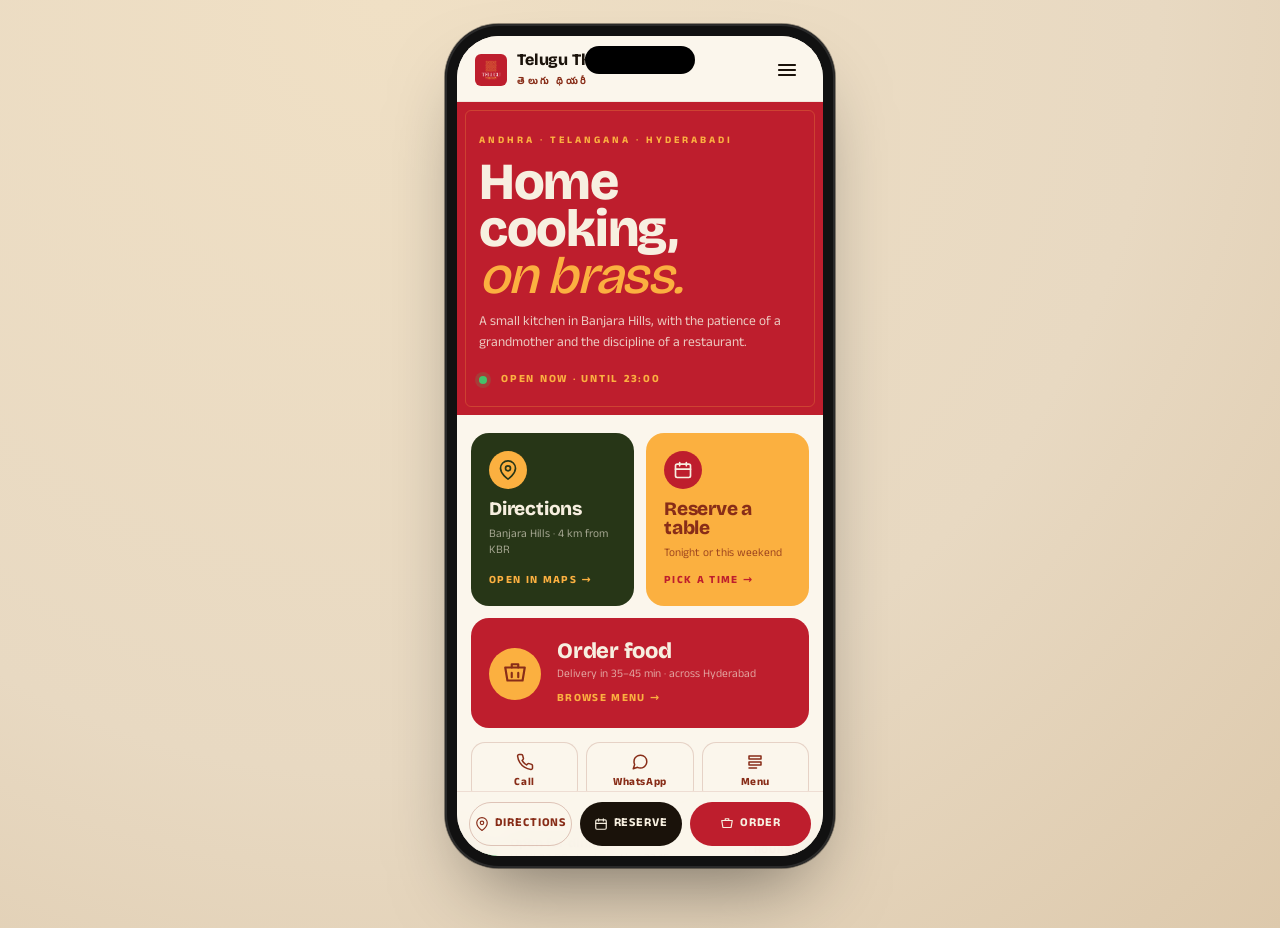
==== commit 885a195d: "Replace with v2 mobile-first design from Claude Design Full redesign: mobile-first restaurant site w" ====
--- a/index.html
+++ b/index.html
@@ -2,376 +2,705 @@
 <html lang="en">
 <head>
 <meta charset="utf-8" />
-<title>Telugu Theory — Website</title>
+<meta name="viewport" content="width=device-width,initial-scale=1,viewport-fit=cover" />
+<title>Telugu Theory — Andhra · Telangana · Hyderabadi</title>
+<meta name="theme-color" content="#BE1E2D" />
 <link rel="preconnect" href="https://fonts.googleapis.com" />
 <link rel="preconnect" href="https://fonts.gstatic.com" crossorigin />
 <link href="https://fonts.googleapis.com/css2?family=Bricolage+Grotesque:opsz,wght@12..96,400;12..96,500;12..96,600;12..96,700;12..96,800&display=swap" rel="stylesheet" />
 <link rel="stylesheet" href="brand/brand.css" />
 <style>
-  body { background: var(--tt-paper); }
-
-  .nav { position: sticky; top: 0; z-index: 50; background: var(--tt-paper); border-bottom: 1px solid rgba(26,18,10,0.08); padding: 18px 56px; display:flex; align-items:center; justify-content:space-between; }
-  .nav .logo { display:flex; align-items:center; gap: 12px; }
-  .nav .logo img { width: 44px; height: 44px; border-radius: 8px; }
-  .nav .logo b { font-family: var(--font-head); font-weight: 700; font-size: 18px; letter-spacing: -0.01em; }
-  .nav ul { list-style: none; display:flex; gap: 32px; padding: 0; margin: 0; }
-  .nav ul a { text-decoration: none; color: var(--tt-ink); font-weight: 500; font-size: 14.5px; }
-  .nav .cta { display:flex; gap: 10px; align-items:center; }
-  .btn { background: var(--tt-red); color: var(--tt-cream); padding: 10px 18px; border-radius: 999px; text-decoration:none; font-weight: 600; font-size: 14px; border: 0; cursor: pointer; font-family: var(--font-body); }
-  .btn.ghost { background: transparent; color: var(--tt-ink); border: 1px solid rgba(26,18,10,0.2); }
-  .btn.yellow { background: var(--tt-yellow); color: var(--tt-sienna); }
-  .cart-pill { display:flex; align-items:center; gap: 6px; background: var(--tt-ink); color: var(--tt-cream); padding: 8px 14px; border-radius: 999px; font-size: 13px; font-weight: 600; }
-  .cart-pill .dot { background: var(--tt-yellow); color: var(--tt-sienna); width: 20px; height: 20px; border-radius: 999px; display:grid; place-items:center; font-size: 11px; font-weight: 700; }
-
-  /* Hero */
-  .hero { background: var(--tt-red); color: var(--tt-cream); padding: 80px 56px 100px; position: relative; overflow: hidden; }
-  .hero .eye { font-size: 12px; letter-spacing: 0.3em; text-transform: uppercase; color: var(--tt-yellow); font-weight: 600; }
-  .hero h1 { font-size: clamp(56px, 9vw, 132px); line-height: 0.9; font-weight: 800; margin: 20px 0 28px; max-width: 1100px; letter-spacing: -0.025em; }
+  /* ===========================================================
+     STAGE — show side-by-side phone previews on desktop;
+     on real mobile, page is full-bleed.
+  =========================================================== */
+  html, body { margin:0; }
+  body {
+    font-family: var(--font-body);
+    color: var(--tt-ink);
+    background: radial-gradient(circle at 30% 0%, #f0e0c5 0%, #e8d9c2 60%, #ddc9ac 100%);
+    -webkit-font-smoothing: antialiased;
+  }
+  .stage {
+    display:flex; gap: 24px; align-items: flex-start; justify-content: center; flex-wrap: wrap;
+    padding: 24px 24px 60px;
+  }
+
+  /* The phone */
+  .phone {
+    width: 390px; height: 844px;
+    background: #111;
+    border-radius: 54px;
+    padding: 12px;
+    box-shadow: 0 0 0 2px #2a2a2a inset, 0 40px 80px -30px rgba(0,0,0,0.5), 0 0 0 1px rgba(0,0,0,0.4);
+    position: relative; flex-shrink: 0;
+  }
+  .phone::before {
+    content:''; position:absolute; top: 22px; left: 50%; transform: translateX(-50%);
+    width: 110px; height: 28px; border-radius: 999px; background: #000; z-index: 100;
+  }
+  .screen {
+    width: 100%; height: 100%;
+    border-radius: 42px;
+    overflow: hidden; background: var(--tt-paper);
+    position: relative;
+  }
+  .scroll {
+    height: 100%; overflow-y: auto; -webkit-overflow-scrolling: touch;
+    scroll-behavior: smooth;
+  }
+  .scroll::-webkit-scrollbar { width: 0; }
+
+  @media (max-width: 760px) {
+    body { background: var(--tt-paper); }
+    .stage { padding: 0; gap: 0; }
+    .phone {
+      width: 100%; height: auto; min-height: 100vh;
+      background: transparent; border-radius: 0; padding: 0; box-shadow: none;
+    }
+    .phone::before { display: none; }
+    .screen { border-radius: 0; height: auto; min-height: 100vh; }
+  }
+
+  /* ===========================================================
+     SITE — content inside the screen
+  =========================================================== */
+
+  /* Sticky top bar */
+  .topbar {
+    position: sticky; top: 0; z-index: 60;
+    background: var(--tt-paper);
+    padding: 14px 18px 12px;
+    display:flex; align-items: center; justify-content: space-between;
+    border-bottom: 1px solid rgba(136,45,24,0.08);
+  }
+  .topbar .brand { display: flex; align-items: center; gap: 10px; }
+  .topbar .brand img { width: 32px; height: 32px; border-radius: 6px; }
+  .topbar .brand b { font-family: var(--font-head); font-weight: 800; font-size: 16px; letter-spacing: -0.01em; }
+  .topbar .brand .te { display: block; font-size: 9px; letter-spacing: 0.28em; text-transform: uppercase; color: var(--tt-sienna); font-weight: 700; margin-top: 1px; }
+  .topbar .menu-icon {
+    background: transparent; border: 0; width: 36px; height: 36px;
+    display:flex; align-items:center; justify-content:center;
+    color: var(--tt-ink); cursor: pointer;
+  }
+
+  /* HERO */
+  .hero {
+    background: var(--tt-red);
+    color: var(--tt-cream);
+    padding: 32px 22px 26px;
+    position: relative; overflow: hidden;
+  }
+  .hero::before {
+    content:''; position: absolute; inset: 8px; border: 1px solid rgba(251,176,64,0.25); border-radius: 6px; pointer-events: none;
+  }
+  .hero .eye { font-size: 10px; letter-spacing: 0.3em; text-transform: uppercase; color: var(--tt-yellow); font-weight: 700; position: relative; z-index: 2; }
+  .hero h1 {
+    font-family: var(--font-head); font-weight: 800;
+    font-size: 52px; line-height: 0.9; letter-spacing: -0.025em;
+    margin: 10px 0 0; color: var(--tt-cream); position: relative; z-index: 2;
+  }
   .hero h1 em { font-style: italic; color: var(--tt-yellow); font-weight: 500; }
-  .hero .row { display:grid; grid-template-columns: 1fr 1fr; gap: 64px; align-items: flex-end; margin-top: 40px; }
-  .hero p { font-size: 18px; line-height: 1.55; color: rgba(247,239,224,0.8); max-width: 520px; }
-  .hero .btns { display:flex; gap: 12px; margin-top: 28px; }
-  .hero .btns .btn.yellow:hover { filter: brightness(1.05); }
-  .hero .stats { display:grid; grid-template-columns: repeat(3,1fr); gap: 20px; padding: 28px 0; border-top: 1px solid rgba(251,176,64,0.25); }
-  .stat b { font-family: var(--font-head); font-size: 40px; color: var(--tt-yellow); font-weight: 700; display:block; line-height: 1; }
-  .stat span { font-size: 12.5px; color: rgba(247,239,224,0.7); letter-spacing: 0.08em; text-transform: uppercase; margin-top: 6px; display:block; }
-  .hero .mark { position: absolute; right: -60px; top: -60px; width: 420px; opacity: 0.08; }
-  .hero .mark img { width: 100%; }
-
-  /* Section heads */
-  section.sec { padding: 96px 56px; }
-  .sechead { display:flex; justify-content:space-between; align-items: flex-end; margin-bottom: 48px; gap: 24px; flex-wrap: wrap; }
-  .sechead h2 { font-size: clamp(36px, 5vw, 64px); line-height: 0.95; font-weight: 800; color: var(--tt-ink); letter-spacing: -0.02em; max-width: 700px; }
-  .sechead h2 em { font-style: italic; color: var(--tt-red); font-weight: 500; }
-  .sechead p { max-width: 380px; color: var(--tt-muted); font-size: 15px; line-height: 1.55; }
-
-  /* Category pills */
-  .cats { display:flex; gap: 8px; flex-wrap: wrap; margin-bottom: 28px; }
-  .cats button { border: 1px solid rgba(26,18,10,0.15); background: transparent; padding: 8px 16px; border-radius: 999px; font: inherit; font-size: 13.5px; color: var(--tt-ink); cursor: pointer; font-weight: 500; }
-  .cats button.active { background: var(--tt-ink); color: var(--tt-cream); border-color: var(--tt-ink); }
-
-  /* Dish grid */
-  .dishes { display:grid; grid-template-columns: repeat(3, 1fr); gap: 24px; }
-  .dcard { background: #fff; border-radius: 18px; overflow: hidden; display:flex; flex-direction:column; position: relative; border: 1px solid rgba(26,18,10,0.05); }
-  .dcard .img { aspect-ratio: 5/4; background: var(--tt-cream); position: relative; overflow: hidden; }
-  .dcard .img.a { background: repeating-linear-gradient(45deg, #e8c893 0 14px, #ddb77c 14px 28px); }
-  .dcard .img.b { background: repeating-linear-gradient(45deg, #b15f40 0 14px, #9e4f34 14px 28px); }
-  .dcard .img.c { background: repeating-linear-gradient(45deg, #5f6c37 0 14px, #4e5a2d 14px 28px); }
-  .dcard .img.d { background: repeating-linear-gradient(45deg, #4c547a 0 14px, #3e4666 14px 28px); }
-  .dcard .img.e { background: repeating-linear-gradient(45deg, #dca15d 0 14px, #c58c4a 14px 28px); }
-  .dcard .img.f { background: repeating-linear-gradient(45deg, #882d18 0 14px, #6e2414 14px 28px); }
-  .dcard .img::after { content: attr(data-label); position: absolute; inset: 0; display:grid; place-items:center; color: rgba(255,255,255,0.7); font-family: ui-monospace, monospace; font-size: 11px; letter-spacing: 0.2em; text-transform: uppercase; }
-  .dcard .badge { position: absolute; top: 12px; left: 12px; padding: 5px 10px; background: var(--tt-red); color: var(--tt-cream); font-size: 11px; letter-spacing: 0.15em; text-transform: uppercase; border-radius: 999px; font-weight: 600; }
-  .dcard .badge.yellow { background: var(--tt-yellow); color: var(--tt-sienna); }
-  .dcard .veg-mark { position: absolute; top: 12px; right: 12px; width: 18px; height: 18px; border: 2px solid #2f7a2f; background: #fff; display:flex; align-items:center; justify-content:center; border-radius: 3px; }
-  .dcard .veg-mark::after { content:''; width: 8px; height: 8px; background: #2f7a2f; border-radius: 999px; }
-  .dcard .veg-mark.nv { border-color: #a93226; }
-  .dcard .veg-mark.nv::after { background: #a93226; }
-  .dcard .info { padding: 18px 18px 20px; display:flex; flex-direction:column; gap: 8px; flex: 1; }
-  .dcard h3 { font-family: var(--font-head); font-size: 20px; font-weight: 700; }
-  .dcard .desc { font-size: 13.5px; color: var(--tt-muted); line-height: 1.5; flex: 1; }
-  .dcard .foot { display:flex; align-items:center; justify-content:space-between; margin-top: 6px; }
-  .dcard .price { font-family: var(--font-head); font-weight: 700; font-size: 20px; color: var(--tt-red); }
-  .dcard .add { background: var(--tt-ink); color: var(--tt-cream); border: 0; padding: 9px 16px; border-radius: 999px; font: inherit; font-size: 13px; font-weight: 600; cursor: pointer; }
-  .dcard .add.on { background: var(--tt-red); }
-
-  /* About band */
-  .band { background: var(--tt-forest); color: var(--tt-cream); padding: 96px 56px; display:grid; grid-template-columns: 1.1fr 1fr; gap: 64px; align-items: center; }
-  .band img.ph { width: 100%; aspect-ratio: 4/5; object-fit: cover; border-radius: 18px; background: repeating-linear-gradient(45deg, #3a4925 0 12px, #2a3619 12px 24px); display:block; }
-  .band .ph { aspect-ratio: 4/5; background: repeating-linear-gradient(45deg, #3a4925 0 12px, #2a3619 12px 24px); border-radius: 18px; display:grid; place-items:center; color: rgba(251,176,64,0.5); font-family: ui-monospace, monospace; font-size: 12px; letter-spacing: 0.2em; }
-  .band .eye { font-size: 12px; letter-spacing: 0.3em; text-transform: uppercase; color: var(--tt-yellow); font-weight: 600; }
-  .band h2 { font-size: clamp(36px, 4.5vw, 60px); line-height: 0.98; margin: 18px 0 22px; color: var(--tt-cream); letter-spacing: -0.02em; }
-  .band h2 em { font-style: italic; color: var(--tt-yellow); font-weight: 500; }
-  .band p { font-size: 16px; line-height: 1.7; color: rgba(247,239,224,0.8); margin: 0 0 16px; }
-
-  /* Reservation + hours */
-  .booking { display:grid; grid-template-columns: 1fr 1fr; gap: 32px; padding: 96px 56px; background: var(--tt-cream); }
-  .booking .card { background: var(--tt-paper); border: 1px solid rgba(26,18,10,0.08); border-radius: 18px; padding: 32px; }
-  .booking h3 { font-family: var(--font-head); font-size: 28px; margin-bottom: 16px; font-weight: 700; }
-  .booking .fields { display:grid; grid-template-columns: 1fr 1fr; gap: 12px; }
-  .booking label { font-size: 11.5px; letter-spacing: 0.14em; text-transform: uppercase; color: var(--tt-muted); font-weight: 600; }
-  .booking input, .booking select { width: 100%; border: 1px solid rgba(26,18,10,0.15); background: #fff; padding: 11px 12px; border-radius: 10px; font: inherit; font-size: 14px; margin-top: 5px; }
-  .booking .full { grid-column: 1 / -1; }
-  .hours { display:grid; grid-template-columns: auto 1fr; gap: 14px 20px; font-size: 14.5px; }
-  .hours b { color: var(--tt-red); font-family: var(--font-head); font-weight: 600; }
-
-  /* Testimonials */
-  .quotes { padding: 96px 56px; background: var(--tt-red); color: var(--tt-cream); }
-  .quotes h2 { color: var(--tt-cream); font-size: clamp(36px, 4.5vw, 64px); letter-spacing: -0.02em; max-width: 860px; line-height: 1; }
-  .quotes h2 em { color: var(--tt-yellow); font-style: italic; font-weight: 500; }
-  .qgrid { display: grid; grid-template-columns: repeat(3, 1fr); gap: 20px; margin-top: 56px; }
-  .q { background: rgba(255,255,255,0.05); border: 1px solid rgba(251,176,64,0.25); padding: 28px; border-radius: 18px; }
-  .q p { font-family: var(--font-head); font-size: 22px; line-height: 1.25; font-style: italic; font-weight: 500; }
-  .q .src { margin-top: 18px; font-size: 13px; color: var(--tt-yellow); letter-spacing: 0.14em; text-transform: uppercase; font-weight: 600; }
-  .stars { color: var(--tt-yellow); font-size: 14px; margin-bottom: 14px; letter-spacing: 0.2em; }
+  .hero .lede {
+    margin-top: 14px; max-width: 320px;
+    font-size: 13.5px; line-height: 1.5;
+    color: rgba(247,239,224,0.82);
+    position: relative; z-index: 2;
+  }
+  .hero-meta {
+    margin-top: 18px;
+    display:flex; align-items: center; gap: 14px;
+    font-size: 11px; color: var(--tt-yellow);
+    letter-spacing: 0.16em; text-transform: uppercase; font-weight: 700;
+    position: relative; z-index: 2;
+  }
+  .hero-meta .dot { width: 8px; height: 8px; border-radius: 999px; background: #44C26A; box-shadow: 0 0 0 4px rgba(68,194,106,0.18); }
+
+  /* PRIMARY ACTIONS */
+  .primary {
+    padding: 18px 14px 8px;
+    display:grid;
+    grid-template-columns: 1fr;
+    gap: 12px;
+  }
+  .primary .row { display:grid; grid-template-columns: 1fr 1fr; gap: 12px; }
+  .pa {
+    appearance: none; -webkit-appearance: none;
+    text-decoration: none;
+    border-radius: 18px;
+    padding: 18px 18px 16px;
+    display:flex; flex-direction: column; gap: 10px;
+    cursor: pointer; border: 0;
+    font-family: var(--font-body); text-align: left;
+    color: inherit;
+    transition: transform 0.1s;
+    position: relative; overflow: hidden;
+    min-height: 130px;
+  }
+  .pa:active { transform: scale(0.985); }
+  .pa .ic {
+    width: 38px; height: 38px;
+    border-radius: 999px;
+    display:flex; align-items: center; justify-content: center;
+    flex-shrink: 0;
+  }
+  .pa .ic svg { width: 20px; height: 20px; }
+  .pa h3 {
+    font-family: var(--font-head); font-weight: 800;
+    font-size: 19px; line-height: 1; letter-spacing: -0.01em;
+    margin: 0;
+  }
+  .pa p { font-size: 11.5px; line-height: 1.4; margin: 0; opacity: 0.8; }
+  .pa .arrow { margin-top: auto; font-size: 11px; font-weight: 700; letter-spacing: 0.12em; text-transform: uppercase; display:flex; align-items:center; gap: 4px; }
+
+  .pa.order { background: var(--tt-red); color: var(--tt-cream); grid-column: 1 / -1; min-height: 110px; flex-direction: row; align-items: center; gap: 16px; }
+  .pa.order .body { flex: 1; display:flex; flex-direction: column; gap: 6px; }
+  .pa.order .ic { background: var(--tt-yellow); color: var(--tt-sienna); width: 52px; height: 52px; }
+  .pa.order .ic svg { width: 26px; height: 26px; }
+  .pa.order h3 { font-size: 22px; color: var(--tt-cream); }
+  .pa.order p { color: rgba(247,239,224,0.78); }
+  .pa.order .arrow { color: var(--tt-yellow); }
+
+  .pa.directions { background: var(--tt-forest); color: var(--tt-cream); }
+  .pa.directions .ic { background: var(--tt-yellow); color: var(--tt-forest); }
+  .pa.directions h3 { color: var(--tt-cream); }
+  .pa.directions p { color: rgba(247,239,224,0.75); }
+  .pa.directions .arrow { color: var(--tt-yellow); }
+
+  .pa.reserve { background: var(--tt-yellow); color: var(--tt-sienna); }
+  .pa.reserve .ic { background: var(--tt-red); color: var(--tt-cream); }
+  .pa.reserve h3 { color: var(--tt-sienna); }
+  .pa.reserve p { color: var(--tt-sienna); opacity: 0.8; }
+  .pa.reserve .arrow { color: var(--tt-red); }
+
+  /* Quick row */
+  .quickrow {
+    display:flex; gap: 8px;
+    padding: 6px 14px 16px;
+  }
+  .qa {
+    flex: 1; background: var(--tt-paper);
+    border: 1px solid rgba(136,45,24,0.18);
+    border-radius: 14px;
+    padding: 10px 8px;
+    display: flex; flex-direction: column; align-items: center; gap: 4px;
+    text-decoration: none; color: var(--tt-sienna);
+    cursor: pointer;
+    font-family: var(--font-body); font-size: 11px; font-weight: 700;
+    letter-spacing: 0.06em;
+  }
+  .qa svg { width: 18px; height: 18px; }
+  .qa:active { transform: scale(0.96); }
+
+  /* Status strip */
+  .status {
+    margin: 0 14px 18px;
+    background: var(--tt-cream);
+    border: 1px solid rgba(136,45,24,0.14);
+    border-radius: 14px;
+    padding: 14px 16px;
+    display:flex; align-items: center; gap: 12px;
+  }
+  .status .pulse { width: 10px; height: 10px; border-radius: 999px; background: #44C26A; box-shadow: 0 0 0 4px rgba(68,194,106,0.2); flex-shrink: 0; }
+  .status .pulse.closed { background: var(--tt-red); box-shadow: 0 0 0 4px rgba(190,30,45,0.2); }
+  .status .text { flex: 1; font-size: 12.5px; line-height: 1.4; }
+  .status .text b { font-family: var(--font-head); font-size: 13px; color: var(--tt-ink); display: block; }
+  .status .text span { color: var(--tt-muted); }
+  .status a { color: var(--tt-red); font-weight: 700; text-decoration: none; font-size: 11px; letter-spacing: 0.08em; text-transform: uppercase; }
+
+  /* Section titles */
+  .sec { padding: 18px 18px 6px; }
+  .sec-head {
+    display:flex; align-items: baseline; justify-content: space-between;
+    margin-bottom: 12px;
+  }
+  .sec-head h2 { font-family: var(--font-head); font-weight: 800; font-size: 19px; color: var(--tt-red); letter-spacing: -0.01em; }
+  .sec-head a { font-size: 11px; color: var(--tt-sienna); font-weight: 700; letter-spacing: 0.1em; text-transform: uppercase; text-decoration: none; }
+
+  /* Signature picks */
+  .picks {
+    display: flex; gap: 12px;
+    overflow-x: auto; -webkit-overflow-scrolling: touch;
+    padding: 0 18px 18px;
+    scrollbar-width: none;
+  }
+  .picks::-webkit-scrollbar { display: none; }
+  .pick {
+    flex-shrink: 0; width: 200px;
+    background: #fff;
+    border-radius: 14px;
+    overflow: hidden;
+    border: 1px solid rgba(136,45,24,0.08);
+    display:flex; flex-direction: column;
+  }
+  .pick .img {
+    aspect-ratio: 5/4;
+    position: relative;
+    display:flex; align-items: flex-end; padding: 10px;
+    color: rgba(255,255,255,0.85);
+    font-size: 10px; letter-spacing: 0.18em; text-transform: uppercase; font-family: ui-monospace, monospace;
+  }
+  .pick.a .img { background: repeating-linear-gradient(45deg, #b15f40 0 12px, #9e4f34 12px 24px); }
+  .pick.b .img { background: repeating-linear-gradient(45deg, #5f6c37 0 12px, #4e5a2d 12px 24px); }
+  .pick.c .img { background: repeating-linear-gradient(45deg, #882d18 0 12px, #6e2414 12px 24px); }
+  .pick.d .img { background: repeating-linear-gradient(45deg, #dca15d 0 12px, #c58c4a 12px 24px); }
+  .pick .img .sig {
+    position: absolute; top: 10px; left: 10px;
+    background: var(--tt-yellow); color: var(--tt-sienna);
+    padding: 3px 8px; border-radius: 999px;
+    font-family: var(--font-body); font-size: 8.5px; letter-spacing: 0.18em; font-weight: 800; text-transform: uppercase;
+  }
+  .pick .info { padding: 12px 14px 14px; display:flex; flex-direction: column; gap: 4px; }
+  .pick h4 { font-family: var(--font-head); font-size: 14px; font-weight: 700; color: var(--tt-ink); line-height: 1.2; }
+  .pick .te { font-family: var(--font-body); font-size: 11px; color: var(--tt-sienna); }
+  .pick .pr { margin-top: 6px; font-family: var(--font-head); font-weight: 800; color: var(--tt-red); font-size: 14px; }
+
+  /* Visit card */
+  .visit {
+    margin: 0 14px 18px;
+    background: #fff;
+    border-radius: 16px; overflow: hidden;
+    border: 1px solid rgba(136,45,24,0.1);
+  }
+  .visit .map {
+    height: 170px;
+    background:
+      linear-gradient(180deg, rgba(232,217,194,0.4) 0%, rgba(220,200,170,0.6) 100%),
+      repeating-linear-gradient(0deg, rgba(136,45,24,0.06) 0 1px, transparent 1px 26px),
+      repeating-linear-gradient(90deg, rgba(136,45,24,0.06) 0 1px, transparent 1px 26px),
+      #ecdcc1;
+    position: relative;
+  }
+  .visit .map::before {
+    content:''; position: absolute; left: -10%; right: -10%; top: 55%;
+    height: 14px; background: var(--tt-paper); transform: rotate(-8deg);
+    box-shadow: 0 0 0 1px rgba(136,45,24,0.1);
+  }
+  .visit .map::after {
+    content:''; position: absolute; left: 30%; top: -10%; width: 14px; bottom: -10%;
+    background: var(--tt-paper); transform: rotate(8deg);
+    box-shadow: 0 0 0 1px rgba(136,45,24,0.1);
+  }
+  .visit .pin {
+    position: absolute; left: 50%; top: 50%;
+    transform: translate(-50%, -100%);
+    z-index: 2;
+    display:flex; flex-direction: column; align-items: center;
+  }
+  .visit .pin .blob {
+    background: var(--tt-red); color: var(--tt-cream);
+    width: 36px; height: 36px; border-radius: 999px 999px 999px 4px;
+    transform: rotate(-45deg);
+    display:flex; align-items: center; justify-content: center;
+    box-shadow: 0 6px 18px rgba(190,30,45,0.45);
+  }
+  .visit .pin .blob span { transform: rotate(45deg); font-family: var(--font-head); font-weight: 800; color: var(--tt-yellow); }
+  .visit .pin .shadow { width: 14px; height: 5px; border-radius: 999px; background: rgba(0,0,0,0.18); margin-top: 4px; filter: blur(2px); }
+  .visit .body { padding: 16px 18px 18px; }
+  .visit .body .area { font-size: 10px; letter-spacing: 0.28em; text-transform: uppercase; color: var(--tt-yellow); background: var(--tt-sienna); padding: 3px 8px; border-radius: 999px; font-weight: 800; display: inline-block; }
+  .visit .body h3 { font-family: var(--font-head); font-size: 20px; font-weight: 800; color: var(--tt-ink); margin: 8px 0 4px; }
+  .visit .body p { font-size: 12.5px; line-height: 1.5; color: var(--tt-muted); margin: 0 0 14px; }
+  .visit .body .actions { display:flex; gap: 8px; }
+  .visit .body .actions a {
+    flex: 1; text-align: center; padding: 11px 10px;
+    background: var(--tt-ink); color: var(--tt-cream);
+    border-radius: 999px; text-decoration: none;
+    font-size: 12px; font-weight: 700; letter-spacing: 0.08em; text-transform: uppercase;
+  }
+  .visit .body .actions a.alt { background: transparent; color: var(--tt-sienna); border: 1px solid rgba(136,45,24,0.25); }
+
+  /* Hours */
+  .hours-card {
+    margin: 0 14px 18px;
+    background: var(--tt-forest); color: var(--tt-cream);
+    border-radius: 16px; padding: 18px;
+  }
+  .hours-card h3 { font-family: var(--font-head); font-size: 11px; color: var(--tt-yellow); letter-spacing: 0.22em; text-transform: uppercase; font-weight: 800; margin-bottom: 10px; }
+  .hours-card .row { display:flex; justify-content: space-between; padding: 6px 0; font-size: 13px; border-bottom: 1px dashed rgba(251,176,64,0.18); }
+  .hours-card .row:last-of-type { border-bottom: 0; }
+  .hours-card .row b { font-family: var(--font-body); font-weight: 600; color: var(--tt-cream); }
+  .hours-card .row span { color: rgba(247,239,224,0.7); }
+  .hours-card .row.now b { color: var(--tt-yellow); }
+  .hours-card .row.now span { color: var(--tt-yellow); }
+
+  /* Reviews */
+  .reviews {
+    background: var(--tt-yellow); color: var(--tt-sienna);
+    padding: 22px 22px 24px;
+    margin-top: 8px;
+  }
+  .reviews .stars { font-size: 14px; letter-spacing: 0.2em; color: var(--tt-red); }
+  .reviews h2 { font-family: var(--font-head); font-size: 26px; font-weight: 800; line-height: 1; letter-spacing: -0.01em; margin: 6px 0 4px; color: var(--tt-sienna); }
+  .reviews h2 em { font-style: italic; color: var(--tt-red); font-weight: 500; }
+  .reviews .sub { font-size: 12.5px; opacity: 0.85; margin-bottom: 16px; }
+  .quote { background: rgba(255,255,255,0.4); border-radius: 14px; padding: 14px 16px; margin-bottom: 8px; }
+  .quote p { font-family: var(--font-head); font-style: italic; font-size: 14px; line-height: 1.4; margin: 0 0 8px; }
+  .quote .src { font-size: 10px; letter-spacing: 0.16em; text-transform: uppercase; font-weight: 700; color: var(--tt-red); }
 
   /* Footer */
-  footer { background: var(--tt-ink); color: rgba(247,239,224,0.65); padding: 72px 56px 40px; }
-  .fgrid { display:grid; grid-template-columns: 2fr 1fr 1fr 1fr; gap: 48px; margin-bottom: 56px; }
-  footer h4 { color: var(--tt-yellow); font-family: var(--font-head); font-size: 13px; letter-spacing: 0.22em; text-transform: uppercase; margin-bottom: 14px; font-weight: 700; }
-  footer ul { list-style: none; padding: 0; margin: 0; }
-  footer li { padding: 4px 0; font-size: 14px; }
-  footer a { color: inherit; text-decoration: none; }
-  footer .brandline { font-family: var(--font-head); font-size: 32px; color: var(--tt-cream); margin-bottom: 10px; font-weight: 700; letter-spacing: -0.01em; }
-  .fend { display:flex; justify-content:space-between; padding-top: 28px; border-top: 1px solid rgba(247,239,224,0.15); font-size: 12.5px; letter-spacing: 0.12em; text-transform: uppercase; }
-
-  /* Cart drawer */
-  .drawer { position: fixed; right: 20px; bottom: 20px; width: 380px; max-width: calc(100vw - 40px); background: #fff; border-radius: 20px; box-shadow: 0 40px 80px -20px rgba(0,0,0,0.35); padding: 20px; z-index: 80; transform: translateY(130%); transition: transform .3s ease; border: 1px solid rgba(26,18,10,0.06); }
-  .drawer.open { transform: translateY(0); }
-  .drawer h4 { font-family: var(--font-head); font-size: 20px; font-weight: 700; }
-  .drawer .line { display:flex; justify-content:space-between; gap: 10px; align-items:center; padding: 10px 0; border-bottom: 1px dashed rgba(26,18,10,0.12); font-size: 14px; }
-  .drawer .line:last-of-type { border-bottom: 0; }
-  .drawer .line button { background: rgba(190,30,45,0.08); color: var(--tt-red); border: 0; width: 24px; height: 24px; border-radius: 999px; font: inherit; cursor: pointer; font-weight: 600; }
-  .drawer .total { display:flex; justify-content:space-between; margin-top: 10px; padding-top: 14px; border-top: 2px solid var(--tt-ink); font-family: var(--font-head); font-weight: 700; font-size: 18px; }
-  .drawer .checkout { display:block; width: 100%; text-align:center; margin-top: 14px; background: var(--tt-red); color: var(--tt-cream); padding: 14px; border-radius: 12px; text-decoration: none; font-weight: 600; }
-  .drawer .empty { padding: 18px 0; color: var(--tt-muted); font-size: 14px; }
-  .drawer .close { position: absolute; right: 16px; top: 16px; background: transparent; border: 0; font-size: 20px; cursor: pointer; color: var(--tt-muted); }
-
-  @media (max-width: 900px) {
-    .nav ul, .nav .cta .ghost { display: none; }
-    section.sec, .hero, .band, .booking, .quotes, footer { padding-left: 24px; padding-right: 24px; }
-    .hero .row, .dishes, .qgrid, .band, .booking, .fgrid { grid-template-columns: 1fr; gap: 24px; }
-  }
+  .foot {
+    background: var(--tt-ink); color: rgba(247,239,224,0.7);
+    padding: 24px 22px 32px;
+  }
+  .foot .ttl { font-family: var(--font-head); font-size: 22px; color: var(--tt-cream); font-weight: 800; letter-spacing: -0.01em; }
+  .foot .te { font-size: 10px; letter-spacing: 0.28em; text-transform: uppercase; color: var(--tt-yellow); margin: 4px 0 14px; font-weight: 700; }
+  .foot p { font-size: 12.5px; line-height: 1.55; margin: 0 0 14px; max-width: 280px; }
+  .foot .socials { display:flex; gap: 8px; margin-bottom: 18px; }
+  .foot .socials a {
+    width: 36px; height: 36px; border-radius: 999px;
+    border: 1px solid rgba(247,239,224,0.2);
+    color: var(--tt-cream);
+    display:flex; align-items: center; justify-content: center;
+    text-decoration: none;
+  }
+  .foot .copy { font-size: 10px; letter-spacing: 0.18em; text-transform: uppercase; color: rgba(247,239,224,0.4); padding-top: 14px; border-top: 1px solid rgba(247,239,224,0.1); margin-top: 6px; }
+
+  /* Sticky bottom action bar */
+  .stickybar {
+    position: sticky; bottom: 0; z-index: 50;
+    background: rgba(251,246,236,0.96);
+    backdrop-filter: blur(10px);
+    -webkit-backdrop-filter: blur(10px);
+    border-top: 1px solid rgba(136,45,24,0.12);
+    padding: 10px 12px calc(10px + env(safe-area-inset-bottom));
+    display: flex; gap: 8px;
+  }
+  .stickybar a {
+    flex: 1; height: 44px;
+    border-radius: 999px;
+    display:flex; align-items: center; justify-content: center;
+    text-decoration: none;
+    font-family: var(--font-body); font-weight: 700;
+    font-size: 12px; letter-spacing: 0.08em; text-transform: uppercase;
+    gap: 6px;
+  }
+  .stickybar a svg { width: 14px; height: 14px; }
+  .stickybar a.dir { background: transparent; color: var(--tt-sienna); border: 1px solid rgba(136,45,24,0.25); }
+  .stickybar a.res { background: var(--tt-ink); color: var(--tt-cream); }
+  .stickybar a.ord { background: var(--tt-red); color: var(--tt-cream); flex: 1.2; }
+
+  /* Drawer */
+  .drawer-overlay {
+    position: absolute; inset: 0; background: rgba(26,18,10,0.4);
+    opacity: 0; pointer-events: none; transition: opacity 0.25s;
+    z-index: 80;
+  }
+  .drawer-overlay.open { opacity: 1; pointer-events: auto; }
+  .drawer {
+    position: absolute; top: 0; right: 0; bottom: 0;
+    width: 78%;
+    background: var(--tt-paper);
+    z-index: 81;
+    transform: translateX(100%);
+    transition: transform 0.3s cubic-bezier(0.2,0.9,0.3,1);
+    padding: 20px 22px;
+    display:flex; flex-direction: column;
+  }
+  .drawer.open { transform: translateX(0); }
+  .drawer .close {
+    background: transparent; border: 0; font-size: 22px;
+    color: var(--tt-ink); align-self: flex-end;
+    cursor: pointer; margin-bottom: 8px;
+  }
+  .drawer .ttl { font-family: var(--font-head); font-size: 24px; font-weight: 800; color: var(--tt-red); letter-spacing: -0.01em; }
+  .drawer ul { list-style: none; padding: 0; margin: 18px 0 0; }
+  .drawer li { padding: 14px 0; border-bottom: 1px dashed rgba(136,45,24,0.18); }
+  .drawer li a { font-family: var(--font-head); font-size: 18px; font-weight: 700; color: var(--tt-ink); text-decoration: none; display:flex; align-items: center; justify-content: space-between; }
+  .drawer li a span { color: var(--tt-sienna); font-size: 12px; font-family: var(--font-body); font-weight: 600; letter-spacing: 0.04em; }
+  .drawer .foot-info { margin-top: auto; font-size: 12px; color: var(--tt-muted); line-height: 1.5; }
+  .drawer .foot-info b { color: var(--tt-ink); display: block; font-family: var(--font-head); }
 </style>
 </head>
 <body>
-<nav class="nav">
-  <div class="logo"><img src="brand/logo-red-square.png"/><b>Telugu Theory</b></div>
-  <ul>
-    <li><a href="#menu">Menu</a></li>
-    <li><a href="#about">Our Story</a></li>
-    <li><a href="#visit">Visit</a></li>
-    <li><a href="#reviews">Reviews</a></li>
-  </ul>
-  <div class="cta">
-    <a href="#visit" class="btn ghost">Reserve</a>
-    <button class="cart-pill" id="cartBtn"><span>Cart</span> <span class="dot" id="cartCount">0</span></button>
-  </div>
-</nav>
-
-<section class="hero">
-  <div class="mark"><img src="brand/logo-yellow-outline.png"/></div>
-  <span class="eye">Andhra · Telangana · Rayalaseema</span>
-  <h1>Home cooking,<br/><em>held to</em> restaurant<br/>standards.</h1>
-  <div class="row">
-    <div>
-      <p>Twenty-six dishes from a Telugu grandmother's kitchen, cooked in small batches, served on brass. Order ahead or pull up a chair — either way, dinner takes its time.</p>
-      <div class="btns">
-        <a class="btn yellow" href="#menu">Order online</a>
-        <a class="btn" style="background: transparent; border:1px solid rgba(247,239,224,0.4); color: var(--tt-cream)" href="#visit">Book a table</a>
+
+<div class="stage">
+  <div class="phone">
+    <div class="screen">
+
+      <!-- Drawer + overlay -->
+      <div class="drawer-overlay" id="drawerOverlay" onclick="closeDrawer()"></div>
+      <aside class="drawer" id="drawer">
+        <button class="close" onclick="closeDrawer()">×</button>
+        <div class="ttl">Telugu<br/>Theory.</div>
+        <ul>
+          <li><a href="#order">Order online <span>›</span></a></li>
+          <li><a href="#reserve">Reserve a table <span>›</span></a></li>
+          <li><a href="#order">Full menu <span>›</span></a></li>
+          <li><a href="#visit">Visit us <span>›</span></a></li>
+          <li><a href="#story">Our story <span>›</span></a></li>
+          <li><a href="tel:+914044000007">Call kitchen <span>+91 40 4400 0007</span></a></li>
+        </ul>
+        <div class="foot-info">
+          <b>Plot 14, Road No. 1</b>
+          Banjara Hills, Hyderabad 500034<br/>
+          @telugu.theory · hello@teluguthy.in
+        </div>
+      </aside>
+
+      <div class="scroll">
+
+        <!-- TOP BAR -->
+        <header class="topbar">
+          <div class="brand">
+            <img src="brand/logo-red-square.png" alt=""/>
+            <div>
+              <b>Telugu Theory</b>
+              <span class="te">తెలుగు థియరీ</span>
+            </div>
+          </div>
+          <button class="menu-icon" onclick="openDrawer()" aria-label="Menu">
+            <svg viewBox="0 0 24 24" fill="none" stroke="currentColor" stroke-width="2.2" stroke-linecap="round"><path d="M4 7h16M4 12h16M4 17h16"/></svg>
+          </button>
+        </header>
+
+        <!-- HERO -->
+        <section class="hero">
+          <div class="eye">Andhra · Telangana · Hyderabadi</div>
+          <h1>Home cooking,<br/><em>on brass.</em></h1>
+          <p class="lede">A small kitchen in Banjara Hills, with the patience of a grandmother and the discipline of a restaurant.</p>
+          <div class="hero-meta">
+            <span class="dot"></span>
+            <span>Open now · Until 23:00</span>
+          </div>
+        </section>
+
+        <!-- PRIMARY ACTIONS -->
+        <section class="primary">
+          <div class="row">
+            <a class="pa directions" href="https://maps.google.com/?q=Telugu+Theory+Banjara+Hills+Hyderabad" target="_blank" rel="noopener">
+              <div class="ic">
+                <svg viewBox="0 0 24 24" fill="none" stroke="currentColor" stroke-width="2" stroke-linecap="round" stroke-linejoin="round"><path d="M21 10c0 7-9 13-9 13s-9-6-9-13a9 9 0 0 1 18 0z"/><circle cx="12" cy="10" r="3"/></svg>
+              </div>
+              <h3>Directions</h3>
+              <p>Banjara Hills · 4 km from KBR</p>
+              <div class="arrow">Open in Maps →</div>
+            </a>
+
+            <a class="pa reserve" href="#reserve">
+              <div class="ic">
+                <svg viewBox="0 0 24 24" fill="none" stroke="currentColor" stroke-width="2" stroke-linecap="round" stroke-linejoin="round"><rect x="3" y="5" width="18" height="16" rx="2"/><path d="M16 3v4M8 3v4M3 11h18"/></svg>
+              </div>
+              <h3>Reserve a table</h3>
+              <p>Tonight or this weekend</p>
+              <div class="arrow">Pick a time →</div>
+            </a>
+          </div>
+
+          <a class="pa order" href="#order">
+            <div class="ic">
+              <svg viewBox="0 0 24 24" fill="none" stroke="currentColor" stroke-width="2" stroke-linecap="round" stroke-linejoin="round"><path d="M3 6h18l-2 12H5L3 6z"/><path d="M9 6V3h6v3"/><path d="M9 11v4M15 11v4"/></svg>
+            </div>
+            <div class="body">
+              <h3>Order food</h3>
+              <p>Delivery in 35–45 min · across Hyderabad</p>
+              <div class="arrow">Browse menu →</div>
+            </div>
+          </a>
+        </section>
+
+        <!-- QUICK ROW -->
+        <div class="quickrow">
+          <a class="qa" href="tel:+914044000007">
+            <svg viewBox="0 0 24 24" fill="none" stroke="currentColor" stroke-width="2" stroke-linecap="round" stroke-linejoin="round"><path d="M22 16.92v3a2 2 0 0 1-2.18 2 19.79 19.79 0 0 1-8.63-3.07 19.5 19.5 0 0 1-6-6 19.79 19.79 0 0 1-3.07-8.67A2 2 0 0 1 4.11 2h3a2 2 0 0 1 2 1.72c.13.96.37 1.9.7 2.81a2 2 0 0 1-.45 2.11L8.09 9.91a16 16 0 0 0 6 6l1.27-1.27a2 2 0 0 1 2.11-.45c.91.33 1.85.57 2.81.7A2 2 0 0 1 22 16.92Z"/></svg>
+            Call
+          </a>
+          <a class="qa" href="https://wa.me/914044000007" target="_blank" rel="noopener">
+            <svg viewBox="0 0 24 24" fill="none" stroke="currentColor" stroke-width="2" stroke-linecap="round" stroke-linejoin="round"><path d="M21 11.5a8.38 8.38 0 0 1-.9 3.8 8.5 8.5 0 0 1-7.6 4.7 8.38 8.38 0 0 1-3.8-.9L3 21l1.9-5.7a8.38 8.38 0 0 1-.9-3.8 8.5 8.5 0 0 1 4.7-7.6 8.38 8.38 0 0 1 3.8-.9h.5a8.48 8.48 0 0 1 8 8v.5z"/></svg>
+            WhatsApp
+          </a>
+          <a class="qa" href="#order">
+            <svg viewBox="0 0 24 24" fill="none" stroke="currentColor" stroke-width="2" stroke-linecap="round" stroke-linejoin="round"><path d="M4 4h16v4H4zM4 12h16v4H4zM4 20h10"/></svg>
+            Menu
+          </a>
+        </div>
+
+        <!-- STATUS -->
+        <div class="status">
+          <span class="pulse"></span>
+          <div class="text">
+            <b>Open for dinner</b>
+            <span>Until 23:00 · Last seating 22:15</span>
+          </div>
+          <a href="#hours">Hours</a>
+        </div>
+
+        <!-- SIGNATURE PICKS -->
+        <section class="sec" id="order">
+          <div class="sec-head">
+            <h2>Signature picks</h2>
+            <a href="#order">Full menu →</a>
+          </div>
+        </section>
+        <div class="picks">
+          <div class="pick a">
+            <div class="img"><span class="sig">Signature</span>biryani · mutton</div>
+            <div class="info">
+              <h4>TT Special Mutton<br/>Dum Biryani</h4>
+              <span class="te">బిర్యానీ</span>
+              <span class="pr">₹ 640</span>
+            </div>
+          </div>
+          <div class="pick c">
+            <div class="img"><span class="sig">Signature</span>andhra · mutton</div>
+            <div class="info">
+              <h4>Gongura Mutton</h4>
+              <span class="te">గోంగూర మాంసం</span>
+              <span class="pr">₹ 580</span>
+            </div>
+          </div>
+          <div class="pick b">
+            <div class="img"><span class="sig">Signature</span>andhra · chicken</div>
+            <div class="info">
+              <h4>Pachi Mirchi Kodi</h4>
+              <span class="te">పచ్చి మిర్చి కోడి</span>
+              <span class="pr">₹ 380</span>
+            </div>
+          </div>
+          <div class="pick d">
+            <div class="img"><span class="sig">Signature</span>sweet · classic</div>
+            <div class="info">
+              <h4>Shahi Tukda</h4>
+              <span class="te">షాహీ టుక్డా</span>
+              <span class="pr">₹ 240</span>
+            </div>
+          </div>
+        </div>
+
+        <!-- VISIT -->
+        <section class="sec" id="visit" style="padding-bottom: 0">
+          <div class="sec-head">
+            <h2>Visit us</h2>
+            <a href="https://maps.google.com/?q=Telugu+Theory+Banjara+Hills+Hyderabad">Maps →</a>
+          </div>
+        </section>
+        <div class="visit">
+          <div class="map">
+            <div class="pin">
+              <div class="blob"><span>★</span></div>
+              <div class="shadow"></div>
+            </div>
+          </div>
+          <div class="body">
+            <span class="area">Banjara Hills</span>
+            <h3>Plot 14, Road No. 1</h3>
+            <p>Hyderabad 500034 · Valet after 19:00 · 2.4 km from Khairatabad metro</p>
+            <div class="actions">
+              <a href="https://maps.google.com/?q=Telugu+Theory+Banjara+Hills+Hyderabad" target="_blank" rel="noopener">Get directions</a>
+              <a class="alt" href="tel:+914044000007">Call</a>
+            </div>
+          </div>
+        </div>
+
+        <!-- HOURS -->
+        <section class="sec" id="hours" style="padding-bottom: 0">
+          <div class="sec-head">
+            <h2>Open today</h2>
+          </div>
+        </section>
+        <div class="hours-card">
+          <h3>Hours</h3>
+          <div class="row"><b>Mon</b><span>Dinner only · 19:00 — 23:00</span></div>
+          <div class="row now"><b>Tue · Today</b><span>12:00 — 15:30 · 19:00 — 23:00</span></div>
+          <div class="row"><b>Wed — Sun</b><span>12:00 — 15:30 · 19:00 — 23:00</span></div>
+          <div class="row"><b>Thali</b><span>Mon — Fri · 12:30 — 15:30</span></div>
+        </div>
+
+        <!-- RESERVE -->
+        <section class="sec" id="reserve" style="padding-bottom: 6px">
+          <div class="sec-head">
+            <h2>Reserve a table</h2>
+          </div>
+          <p style="font-size: 12.5px; color: var(--tt-muted); margin: -6px 0 14px; line-height: 1.5;">Online for parties up to 8. Larger groups, please call.</p>
+        </section>
+        <div style="margin: 0 14px 18px; background: #fff; border: 1px solid rgba(136,45,24,0.1); border-radius: 16px; padding: 16px;">
+          <div style="display:grid; grid-template-columns: 1fr 1fr; gap: 10px; margin-bottom: 10px;">
+            <div>
+              <label style="font-size:9.5px; letter-spacing: 0.16em; text-transform: uppercase; font-weight: 700; color: var(--tt-muted);">Date</label>
+              <input type="date" style="width: 100%; margin-top: 4px; padding: 10px; border: 1px solid rgba(136,45,24,0.18); border-radius: 10px; font: inherit; font-size: 13px; box-sizing: border-box;"/>
+            </div>
+            <div>
+              <label style="font-size:9.5px; letter-spacing: 0.16em; text-transform: uppercase; font-weight: 700; color: var(--tt-muted);">Time</label>
+              <select style="width: 100%; margin-top: 4px; padding: 10px; border: 1px solid rgba(136,45,24,0.18); border-radius: 10px; font: inherit; font-size: 13px; box-sizing: border-box;">
+                <option>19:00</option><option>19:30</option><option selected>20:00</option><option>20:30</option><option>21:00</option>
+              </select>
+            </div>
+            <div>
+              <label style="font-size:9.5px; letter-spacing: 0.16em; text-transform: uppercase; font-weight: 700; color: var(--tt-muted);">Guests</label>
+              <select style="width: 100%; margin-top: 4px; padding: 10px; border: 1px solid rgba(136,45,24,0.18); border-radius: 10px; font: inherit; font-size: 13px; box-sizing: border-box;">
+                <option>2</option><option selected>4</option><option>6</option><option>8</option>
+              </select>
+            </div>
+            <div>
+              <label style="font-size:9.5px; letter-spacing: 0.16em; text-transform: uppercase; font-weight: 700; color: var(--tt-muted);">Seating</label>
+              <select style="width: 100%; margin-top: 4px; padding: 10px; border: 1px solid rgba(136,45,24,0.18); border-radius: 10px; font: inherit; font-size: 13px; box-sizing: border-box;">
+                <option>Indoor</option><option>Courtyard</option>
+              </select>
+            </div>
+          </div>
+          <input placeholder="Name" style="width: 100%; padding: 11px 12px; border: 1px solid rgba(136,45,24,0.18); border-radius: 10px; font: inherit; font-size: 13px; margin-bottom: 8px; box-sizing: border-box;"/>
+          <input placeholder="Phone (+91)" style="width: 100%; padding: 11px 12px; border: 1px solid rgba(136,45,24,0.18); border-radius: 10px; font: inherit; font-size: 13px; margin-bottom: 12px; box-sizing: border-box;"/>
+          <button style="width:100%; padding: 14px; background: var(--tt-red); color: var(--tt-cream); border: 0; border-radius: 999px; font-family: var(--font-body); font-weight: 700; font-size: 13px; letter-spacing: 0.08em; text-transform: uppercase; cursor: pointer;">Confirm booking</button>
+        </div>
+
+        <!-- REVIEWS -->
+        <section class="reviews">
+          <div class="stars">★ ★ ★ ★ ★</div>
+          <h2>4.8 on Google.<br/><em>2,400 reviews.</em></h2>
+          <p class="sub">A few of the kinder ones.</p>
+          <div class="quote">
+            <p>"The gongura mamsam tasted like my mother used to make it — and she was not an easy woman to cook for."</p>
+            <div class="src">— Lakshmi R. · Google</div>
+          </div>
+          <div class="quote">
+            <p>"Biryani correctly messy. Pootharekulu worth the whole trip."</p>
+            <div class="src">— Condé Nast Traveller</div>
+          </div>
+        </section>
+
+        <!-- FOOTER -->
+        <footer class="foot" id="story">
+          <div class="ttl">Telugu Theory.</div>
+          <div class="te">తెలుగు థియరీ</div>
+          <p>Andhra · Telangana · Rayalaseema cooking. Served slowly, on brass, in a house that remembers.</p>
+          <div class="socials">
+            <a href="#" aria-label="Instagram"><svg width="16" height="16" viewBox="0 0 24 24" fill="none" stroke="currentColor" stroke-width="2"><rect x="3" y="3" width="18" height="18" rx="5"/><circle cx="12" cy="12" r="4"/><circle cx="17.5" cy="6.5" r="1" fill="currentColor"/></svg></a>
+            <a href="#" aria-label="Facebook"><svg width="16" height="16" viewBox="0 0 24 24" fill="none" stroke="currentColor" stroke-width="2"><path d="M18 2h-3a5 5 0 0 0-5 5v3H7v4h3v8h4v-8h3l1-4h-4V7a1 1 0 0 1 1-1h3z"/></svg></a>
+            <a href="#" aria-label="WhatsApp"><svg width="16" height="16" viewBox="0 0 24 24" fill="none" stroke="currentColor" stroke-width="2"><path d="M21 11.5a8.38 8.38 0 0 1-.9 3.8 8.5 8.5 0 0 1-7.6 4.7 8.38 8.38 0 0 1-3.8-.9L3 21l1.9-5.7a8.38 8.38 0 0 1-.9-3.8 8.5 8.5 0 0 1 4.7-7.6 8.38 8.38 0 0 1 3.8-.9h.5a8.48 8.48 0 0 1 8 8v.5z"/></svg></a>
+          </div>
+          <div class="copy">© 2026 Telugu Theory Pvt Ltd · Palette complementing palate</div>
+        </footer>
+
       </div>
-    </div>
-    <div class="stats">
-      <div class="stat"><b>42 min</b><span>Average dum time · biryani</span></div>
-      <div class="stat"><b>13</b><span>Spices in the house masala</span></div>
-      <div class="stat"><b>4.8 ★</b><span>Google · 2,400 reviews</span></div>
+
+      <!-- STICKY ACTION BAR -->
+      <nav class="stickybar">
+        <a class="dir" href="https://maps.google.com/?q=Telugu+Theory+Banjara+Hills+Hyderabad" target="_blank" rel="noopener">
+          <svg viewBox="0 0 24 24" fill="none" stroke="currentColor" stroke-width="2" stroke-linecap="round" stroke-linejoin="round"><path d="M21 10c0 7-9 13-9 13s-9-6-9-13a9 9 0 0 1 18 0z"/><circle cx="12" cy="10" r="3"/></svg>
+          Directions
+        </a>
+        <a class="res" href="#reserve">
+          <svg viewBox="0 0 24 24" fill="none" stroke="currentColor" stroke-width="2" stroke-linecap="round" stroke-linejoin="round"><rect x="3" y="5" width="18" height="16" rx="2"/><path d="M16 3v4M8 3v4M3 11h18"/></svg>
+          Reserve
+        </a>
+        <a class="ord" href="#order">
+          <svg viewBox="0 0 24 24" fill="none" stroke="currentColor" stroke-width="2" stroke-linecap="round" stroke-linejoin="round"><path d="M3 6h18l-2 12H5L3 6z"/><path d="M9 6V3h6v3"/></svg>
+          Order
+        </a>
+      </nav>
+
     </div>
   </div>
-</section>
-
-<section class="sec" id="menu">
-  <div class="sechead">
-    <h2>Order from the <em>kitchen.</em></h2>
-    <p>A curated selection for delivery and takeaway. The full printed menu is available in-restaurant — we like to keep the long list for those who visit.</p>
-  </div>
-  <div class="cats">
-    <button class="active" data-c="all">All</button>
-    <button data-c="biryanis">Biryanis</button>
-    <button data-c="tiffins">Tiffins</button>
-    <button data-c="andhra">Andhra Heat</button>
-    <button data-c="coast">From the Coast</button>
-    <button data-c="sweets">Sweets</button>
-    <button data-c="sides">Sides</button>
-  </div>
-
-  <div class="dishes" id="dishes"></div>
-</section>
-
-<section class="band" id="about">
-  <div class="ph">chef portrait · dum pot</div>
-  <div>
-    <span class="eye">Our story</span>
-    <h2>One grandmother. <em>Two</em> stoves. <em>Thirteen</em> spices.</h2>
-    <p>Telugu Theory began where most good restaurants do — in a home, with an argument about salt. Our founder Keerthi took her grandmother's recipe book, kept the recipes, and threw out the shortcuts. What's left is Andhra and Telangana food as it was meant to be: slow, loud, and served without apology.</p>
-    <p>We mill our own rice flour, press our own gingelly oil, and cure our avakaya pickle every March in clay jars. The chilli is from Guntur. The tamarind is from Anantapur. The goat, when it is goat, is from a farmer two hours south.</p>
-  </div>
-</section>
-
-<section class="booking" id="visit">
-  <div class="card">
-    <h3>Reserve a table</h3>
-    <p style="color: var(--tt-muted); font-size: 14.5px; margin-top:-8px; margin-bottom: 20px">We seat parties up to eight. Larger groups — please call us on <b>+91 40 4400 0007</b>.</p>
-    <div class="fields">
-      <div><label>Date</label><input type="date" value="2026-04-22"/></div>
-      <div><label>Time</label><select><option>19:00</option><option>19:30</option><option selected>20:00</option><option>20:30</option><option>21:00</option></select></div>
-      <div><label>Guests</label><select><option>2</option><option selected>4</option><option>6</option><option>8</option></select></div>
-      <div><label>Seating</label><select><option>Indoor</option><option>Courtyard</option></select></div>
-      <div class="full"><label>Name</label><input placeholder="Your full name"/></div>
-      <div><label>Phone</label><input placeholder="+91"/></div>
-      <div><label>Email</label><input placeholder="you@domain.com"/></div>
-      <div class="full"><button class="btn" style="width:100%; padding: 14px">Confirm booking</button></div>
-    </div>
-  </div>
-  <div class="card">
-    <h3>When we're open</h3>
-    <div class="hours">
-      <b>Tiffin</b><span>Tue — Sun · 7:30 – 11:30</span>
-      <b>Lunch</b><span>Tue — Sun · 12:00 – 15:30</span>
-      <b>Dinner</b><span>Tue — Sun · 19:00 – 23:00</span>
-      <b>Monday</b><span>Closed · the kitchen rests</span>
-    </div>
-    <h3 style="margin-top: 40px">Where we are</h3>
-    <div style="height: 160px; background: repeating-linear-gradient(45deg, #e8d9c2 0 14px, #ddcdb3 14px 28px); border-radius: 12px; display:grid; place-items:center; color: var(--tt-muted); font-family: ui-monospace, monospace; font-size: 12px; letter-spacing: 0.18em; text-transform: uppercase; margin-top: 14px">map · banjara hills</div>
-    <p style="color: var(--tt-muted); font-size: 14.5px; line-height: 1.6; margin-top: 16px">
-      Plot 14, Road No. 1, Banjara Hills<br/>Hyderabad 500034<br/>
-      Parking: valet after 19:00. Nearest metro — Khairatabad (2.4 km).
-    </p>
-  </div>
-</section>
-
-<section class="quotes" id="reviews">
-  <h2>What people <em>walk out</em> saying.</h2>
-  <div class="qgrid">
-    <div class="q">
-      <div class="stars">★ ★ ★ ★ ★</div>
-      <p>"The gongura mamsam tasted like my mother used to make it — and she was not an easy woman to cook for. Chef, whoever you are, I bow."</p>
-      <div class="src">— Lakshmi R. · Google</div>
-    </div>
-    <div class="q">
-      <div class="stars">★ ★ ★ ★ ★</div>
-      <p>"A restaurant that doesn't hide its heat for outsiders. Biryani was correctly messy. Pootharekulu was worth the whole trip."</p>
-      <div class="src">— Condé Nast Traveller India</div>
-    </div>
-    <div class="q">
-      <div class="stars">★ ★ ★ ★ ☆</div>
-      <p>"Came for the biryani, stayed for the pappu. The service is warm and a little slow — in a way that suits the food."</p>
-      <div class="src">— The Hindu · Food column</div>
-    </div>
-  </div>
-</section>
-
-<footer>
-  <div class="fgrid">
-    <div>
-      <div class="brandline">Telugu Theory</div>
-      <p style="max-width: 360px; line-height: 1.6">Andhra · Telangana · Rayalaseema cooking. Served slowly, on brass, in a house that remembers.</p>
-    </div>
-    <div><h4>Visit</h4><ul><li>Menu</li><li>Reservations</li><li>Private dining</li><li>Gift cards</li></ul></div>
-    <div><h4>Order</h4><ul><li>Delivery</li><li>Takeaway</li><li>Catering</li><li>Festive thalis</li></ul></div>
-    <div><h4>Reach us</h4><ul><li>+91 40 4400 0007</li><li>hello@teluguthy.in</li><li>@telugu.theory</li></ul></div>
-  </div>
-  <div class="fend"><span>© 2026 Telugu Theory Pvt Ltd</span><span>Palette complementing palate</span></div>
-</footer>
-
-<div class="drawer" id="drawer">
-  <button class="close" onclick="toggleDrawer(false)">×</button>
-  <h4>Your basket</h4>
-  <div id="cartLines"></div>
-  <div class="total" id="cartTotal" style="display:none"><span>Total</span><span id="totalVal">₹ 0</span></div>
-  <a class="checkout" id="checkoutBtn" style="display:none">Checkout · Razorpay</a>
 </div>
 
 <script>
-const DISHES = [
-  {id:1, name:'Hyderabadi Kacchi Goat Biryani', cat:'biryanis', desc:'Goat on the bone, dum-cooked 90 minutes. Salan + raita.', price:620, veg:false, badge:'Signature', img:'b', label:'biryani · goat'},
-  {id:2, name:'Telangana Chicken Biryani', cat:'biryanis', desc:'Boneless chicken, darker masala, a smoky finish.', price:480, veg:false, img:'f', label:'biryani · chicken'},
-  {id:3, name:'Kaju Mirch Biryani', cat:'biryanis', desc:'Roasted cashew, green chilli, fried onion.', price:460, veg:true, img:'a', label:'biryani · veg'},
-  {id:4, name:'Pesarattu Upma', cat:'tiffins', desc:'Green gram crepe folded over rava upma, curry leaf.', price:240, veg:true, img:'c', label:'tiffin · crepe'},
-  {id:5, name:'Idli Karam', cat:'tiffins', desc:'Three idlis split and layered with gunpowder + sesame oil.', price:180, veg:true, img:'a', label:'tiffin · idli'},
-  {id:6, name:'Ragi Sangati + Natu Kodi', cat:'tiffins', desc:'Finger millet ball with country chicken gravy.', price:360, veg:false, badge:'Signature', img:'f', label:'tiffin · millet'},
-  {id:7, name:'Guntur Chilli Chicken', cat:'andhra', desc:'Thigh meat, Guntur red chillies, curry leaf. We do not hold back.', price:440, veg:false, badge:'Very spicy', img:'b', label:'andhra · chicken'},
-  {id:8, name:'Gongura Mamsam', cat:'andhra', desc:'Mutton braised with sorrel leaves.', price:560, veg:false, img:'c', label:'andhra · mutton'},
-  {id:9, name:'Vankaya Ulli Karam', cat:'andhra', desc:'Stuffed baby brinjal, onion-chilli paste, gingelly oil.', price:280, veg:true, img:'e', label:'andhra · brinjal'},
-  {id:10, name:'Chepala Pulusu', cat:'coast', desc:'Tamarind fish curry, slow cooked in a clay pot.', price:480, veg:false, badge:'Signature', img:'d', label:'coast · fish curry'},
-  {id:11, name:'Royyala Iguru', cat:'coast', desc:'Prawn cooked down in onion masala. Served with rice.', price:520, veg:false, img:'b', label:'coast · prawns'},
-  {id:12, name:'Crab Pithala Koora', cat:'coast', desc:'Whole swimmer crab, curry leaf, black pepper, coconut.', price:620, veg:false, img:'f', label:'coast · crab'},
-  {id:13, name:'Double Ka Meetha', cat:'sweets', desc:'Bread pudding, saffron milk, pistachio.', price:240, veg:true, badge:'Signature', img:'e', label:'sweets · bread'},
-  {id:14, name:'Bobbatlu', cat:'sweets', desc:'Jaggery-lentil flatbread, warm with ghee.', price:220, veg:true, img:'a', label:'sweets · puran poli'},
-  {id:15, name:'Pootharekulu', cat:'sweets', desc:'Paper-thin rice starch sheets with jaggery and ghee.', price:200, veg:true, img:'e', label:'sweets · paper'},
-  {id:16, name:'Gongura Pappu', cat:'sides', desc:'Sour-leaf lentil stew, the Andhra pappu.', price:220, veg:true, img:'c', label:'sides · dal'},
-  {id:17, name:'Bagara Rice', cat:'sides', desc:'Fragrant rice tempered with whole spice.', price:200, veg:true, img:'a', label:'sides · rice'},
-  {id:18, name:'Avakaya Pickle', cat:'sides', desc:'House-cured mango pickle. Mustard oil, fenugreek.', price:60, veg:true, img:'b', label:'sides · pickle'},
-];
-
-const cart = {};
-
-function render(filter = 'all') {
-  const host = document.getElementById('dishes');
-  host.innerHTML = '';
-  DISHES.filter(d => filter === 'all' || d.cat === filter).forEach(d => {
-    const el = document.createElement('div');
-    el.className = 'dcard';
-    const added = cart[d.id] ? cart[d.id].qty : 0;
-    el.innerHTML = `
-      <div class="img ${d.img}" data-label="${d.label}"></div>
-      ${d.badge ? `<span class="badge ${d.badge === 'Signature' ? 'yellow' : ''}">${d.badge}</span>` : ''}
-      <span class="veg-mark ${d.veg ? '' : 'nv'}"></span>
-      <div class="info">
-        <h3>${d.name}</h3>
-        <div class="desc">${d.desc}</div>
-        <div class="foot">
-          <span class="price">₹ ${d.price}</span>
-          <button class="add ${added ? 'on' : ''}" data-id="${d.id}">${added ? 'In basket · ' + added : 'Add to basket'}</button>
-        </div>
-      </div>`;
-    host.appendChild(el);
-  });
-  host.querySelectorAll('.add').forEach(b => b.onclick = e => {
-    const id = +e.currentTarget.dataset.id;
-    cart[id] = { qty: (cart[id]?.qty || 0) + 1, dish: DISHES.find(x=>x.id===id) };
-    render(document.querySelector('.cats .active').dataset.c);
-    updateCart();
-    toggleDrawer(true);
-  });
-}
-
-function updateCart() {
-  const lines = Object.values(cart);
-  document.getElementById('cartCount').textContent = lines.reduce((a,l)=>a+l.qty,0);
-  const cl = document.getElementById('cartLines');
-  if (!lines.length) {
-    cl.innerHTML = '<div class="empty">Your basket is empty. Add something warm.</div>';
-    document.getElementById('cartTotal').style.display = 'none';
-    document.getElementById('checkoutBtn').style.display = 'none';
-    return;
-  }
-  cl.innerHTML = lines.map(l => `
-    <div class="line">
-      <div><b style="font-weight:600">${l.dish.name}</b><br/><span style="color:var(--tt-muted); font-size:12px">₹ ${l.dish.price} · ${l.qty}</span></div>
-      <div style="display:flex; gap:6px; align-items:center">
-        <button data-m="-${l.dish.id}">−</button><span>${l.qty}</span><button data-m="+${l.dish.id}">+</button>
-      </div>
-    </div>`).join('');
-  cl.querySelectorAll('button').forEach(b => b.onclick = e => {
-    const m = e.currentTarget.dataset.m;
-    const id = +m.slice(1);
-    const delta = m[0] === '+' ? 1 : -1;
-    cart[id].qty += delta;
-    if (cart[id].qty <= 0) delete cart[id];
-    render(document.querySelector('.cats .active').dataset.c);
-    updateCart();
-  });
-  const total = lines.reduce((a,l)=>a + l.dish.price * l.qty, 0);
-  document.getElementById('totalVal').textContent = '₹ ' + total.toLocaleString('en-IN');
-  document.getElementById('cartTotal').style.display = 'flex';
-  document.getElementById('checkoutBtn').style.display = 'block';
-}
-
-function toggleDrawer(open) {
-  document.getElementById('drawer').classList.toggle('open', open);
-}
-document.getElementById('cartBtn').onclick = () => toggleDrawer(!document.getElementById('drawer').classList.contains('open'));
-
-document.querySelectorAll('.cats button').forEach(b => {
-  b.onclick = () => {
-    document.querySelectorAll('.cats button').forEach(x => x.classList.remove('active'));
-    b.classList.add('active');
-    render(b.dataset.c);
-  };
-});
-
-render();
-updateCart();
+  function openDrawer() {
+    document.getElementById('drawer').classList.add('open');
+    document.getElementById('drawerOverlay').classList.add('open');
+  }
+  function closeDrawer() {
+    document.getElementById('drawer').classList.remove('open');
+    document.getElementById('drawerOverlay').classList.remove('open');
+  }
 </script>
 </body>
 </html>
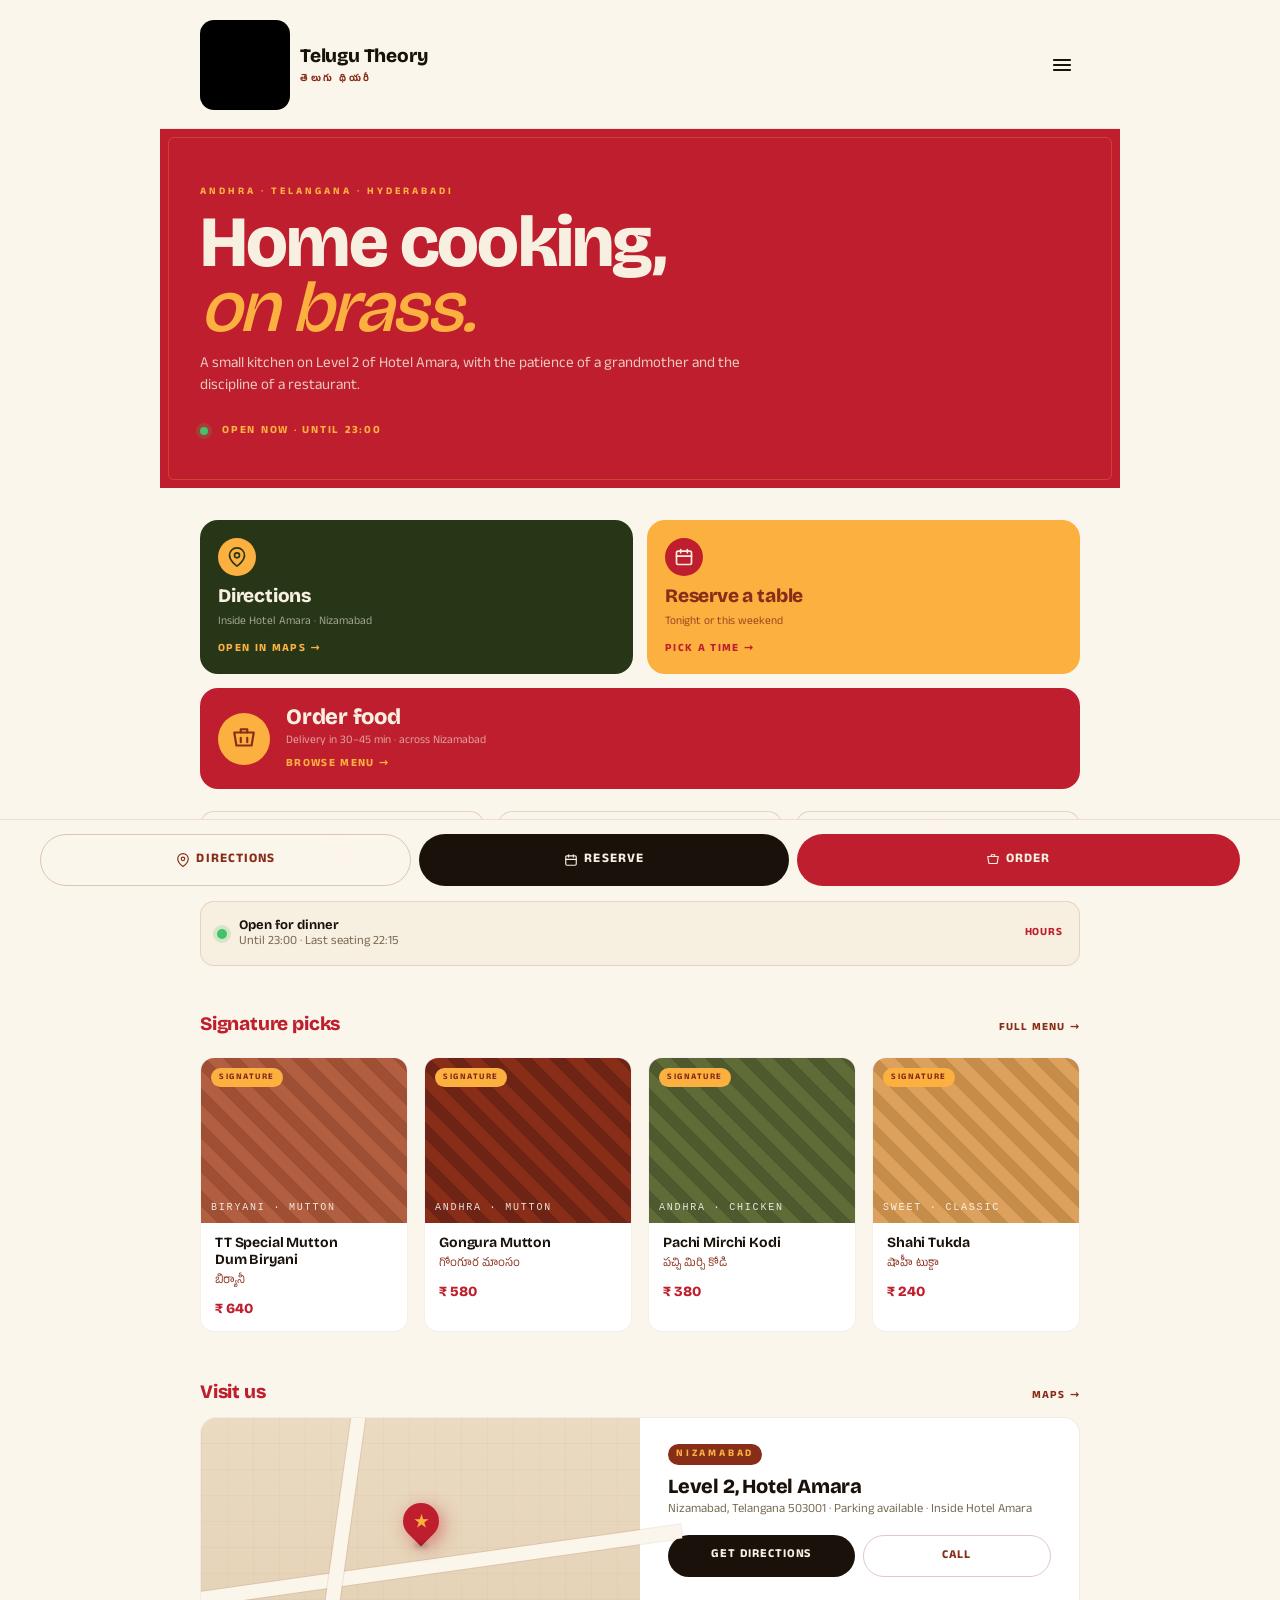
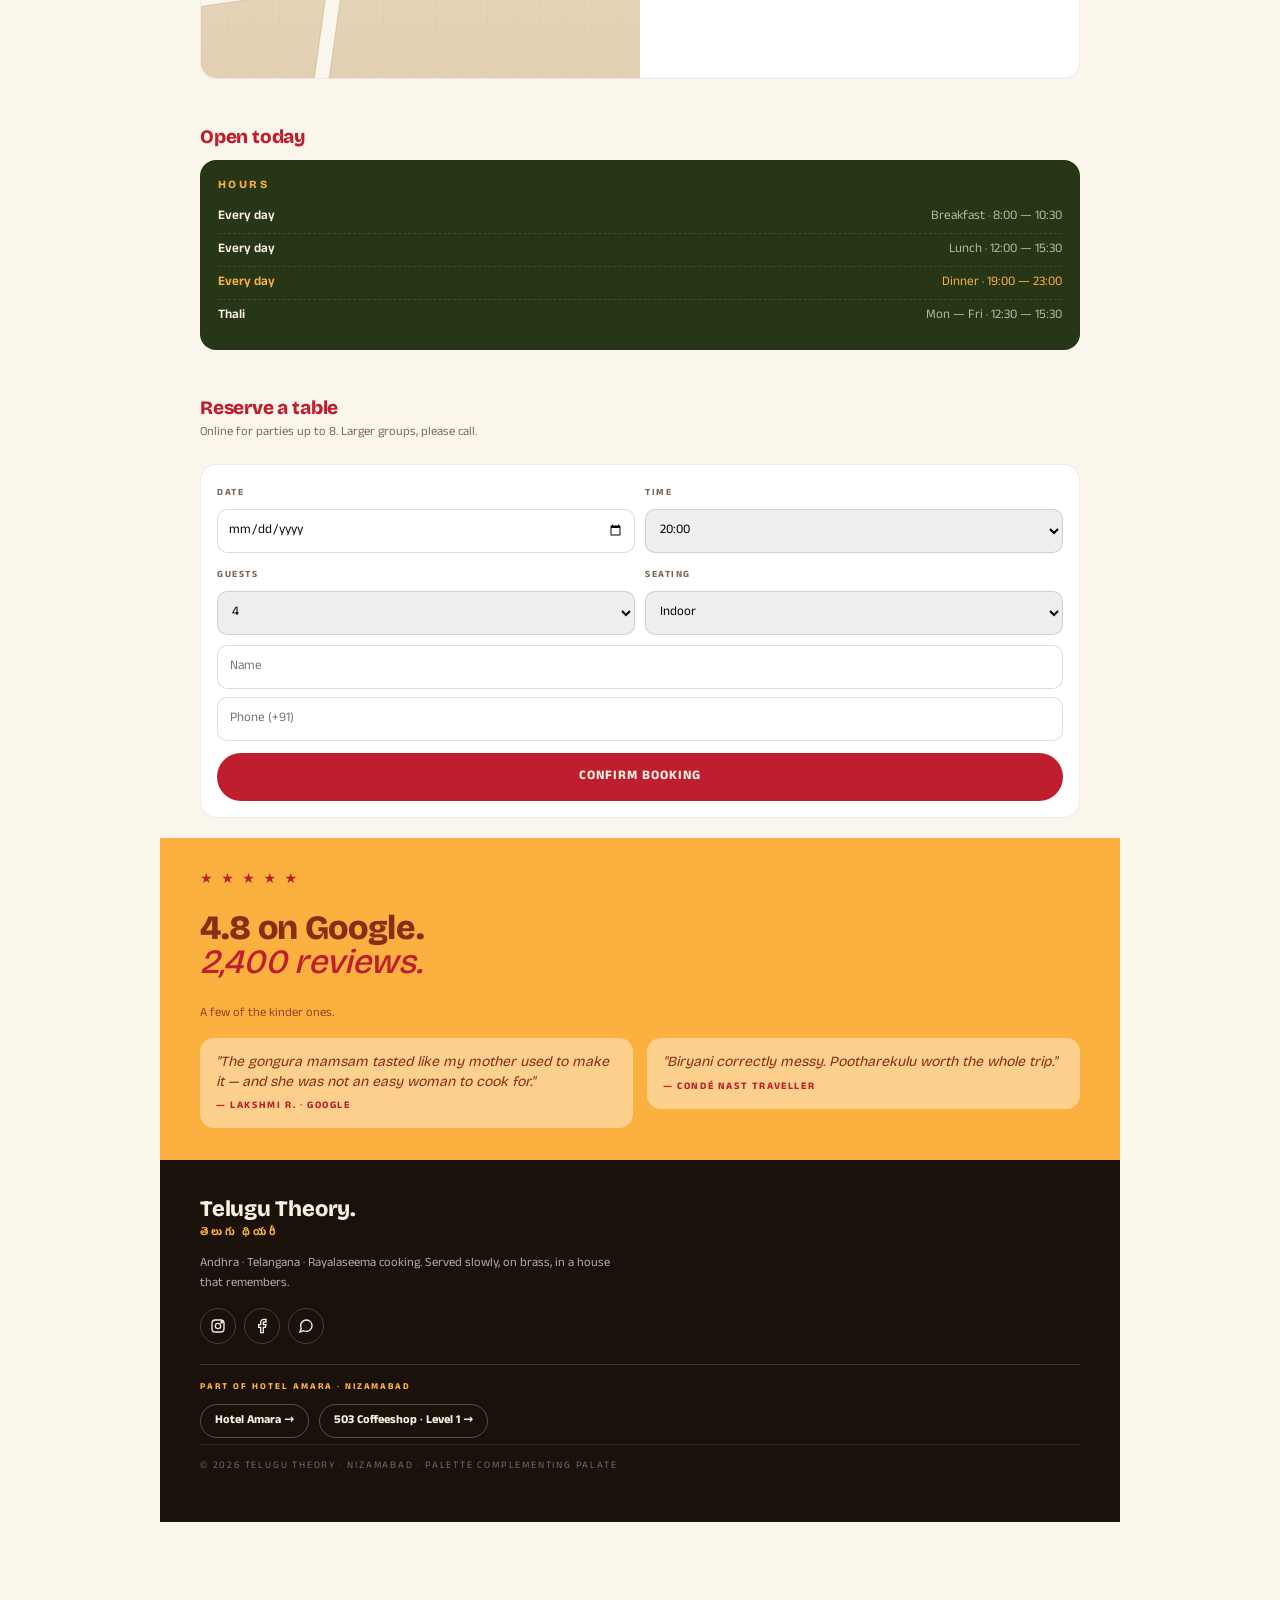
==== commit 70cf4df2: "fix: logo svg path, add sister-property links to nav drawer, clean up menu links" ====
--- a/index.html
+++ b/index.html
@@ -11,56 +11,34 @@
 <link rel="stylesheet" href="brand/brand.css" />
 <style>
   /* ===========================================================
-     STAGE — show side-by-side phone previews on desktop;
-     on real mobile, page is full-bleed.
+     STAGE — full-bleed on all screen sizes
   =========================================================== */
   html, body { margin:0; }
   body {
     font-family: var(--font-body);
     color: var(--tt-ink);
-    background: radial-gradient(circle at 30% 0%, #f0e0c5 0%, #e8d9c2 60%, #ddc9ac 100%);
+    background: var(--tt-paper);
     -webkit-font-smoothing: antialiased;
   }
-  .stage {
-    display:flex; gap: 24px; align-items: flex-start; justify-content: center; flex-wrap: wrap;
-    padding: 24px 24px 60px;
-  }
-
-  /* The phone */
+  .stage { display: block; padding: 0; }
+
+  /* Phone chrome removed — full-bleed site */
   .phone {
-    width: 390px; height: 844px;
-    background: #111;
-    border-radius: 54px;
-    padding: 12px;
-    box-shadow: 0 0 0 2px #2a2a2a inset, 0 40px 80px -30px rgba(0,0,0,0.5), 0 0 0 1px rgba(0,0,0,0.4);
-    position: relative; flex-shrink: 0;
-  }
-  .phone::before {
-    content:''; position:absolute; top: 22px; left: 50%; transform: translateX(-50%);
-    width: 110px; height: 28px; border-radius: 999px; background: #000; z-index: 100;
-  }
+    width: 100%; height: auto; min-height: 100vh;
+    background: transparent; border-radius: 0; padding: 0; box-shadow: none;
+    position: relative;
+  }
+  .phone::before { display: none; }
   .screen {
-    width: 100%; height: 100%;
-    border-radius: 42px;
-    overflow: hidden; background: var(--tt-paper);
+    width: 100%; height: auto; min-height: 100vh;
+    border-radius: 0; overflow: visible; background: var(--tt-paper);
     position: relative;
   }
   .scroll {
-    height: 100%; overflow-y: auto; -webkit-overflow-scrolling: touch;
+    height: auto; overflow: visible;
     scroll-behavior: smooth;
   }
-  .scroll::-webkit-scrollbar { width: 0; }
-
-  @media (max-width: 760px) {
-    body { background: var(--tt-paper); }
-    .stage { padding: 0; gap: 0; }
-    .phone {
-      width: 100%; height: auto; min-height: 100vh;
-      background: transparent; border-radius: 0; padding: 0; box-shadow: none;
-    }
-    .phone::before { display: none; }
-    .screen { border-radius: 0; height: auto; min-height: 100vh; }
-  }
+
 
   /* ===========================================================
      SITE — content inside the screen
@@ -75,8 +53,8 @@
     border-bottom: 1px solid rgba(136,45,24,0.08);
   }
   .topbar .brand { display: flex; align-items: center; gap: 10px; }
-  .topbar .brand img { width: 32px; height: 32px; border-radius: 6px; }
-  .topbar .brand b { font-family: var(--font-head); font-weight: 800; font-size: 16px; letter-spacing: -0.01em; }
+  .topbar .brand img { width: 90px; height: 90px; border-radius: 14px; }
+  .topbar .brand b { font-family: var(--font-head); font-weight: 800; font-size: 19px; letter-spacing: -0.01em; }
   .topbar .brand .te { display: block; font-size: 9px; letter-spacing: 0.28em; text-transform: uppercase; color: var(--tt-sienna); font-weight: 700; margin-top: 1px; }
   .topbar .menu-icon {
     background: transparent; border: 0; width: 36px; height: 36px;
@@ -381,13 +359,13 @@
 
   /* Drawer */
   .drawer-overlay {
-    position: absolute; inset: 0; background: rgba(26,18,10,0.4);
+    position: fixed; inset: 0; background: rgba(26,18,10,0.4);
     opacity: 0; pointer-events: none; transition: opacity 0.25s;
     z-index: 80;
   }
   .drawer-overlay.open { opacity: 1; pointer-events: auto; }
   .drawer {
-    position: absolute; top: 0; right: 0; bottom: 0;
+    position: fixed; top: 0; right: 0; bottom: 0;
     width: 78%;
     background: var(--tt-paper);
     z-index: 81;
@@ -409,6 +387,92 @@
   .drawer li a span { color: var(--tt-sienna); font-size: 12px; font-family: var(--font-body); font-weight: 600; letter-spacing: 0.04em; }
   .drawer .foot-info { margin-top: auto; font-size: 12px; color: var(--tt-muted); line-height: 1.5; }
   .drawer .foot-info b { color: var(--tt-ink); display: block; font-family: var(--font-head); }
+
+  /* =====================================================
+     DESKTOP LAYOUT — min-width: 768px
+     Mobile styles above are untouched.
+  ===================================================== */
+  @media (min-width: 768px) {
+
+    /* Center all content at comfortable reading width */
+    .scroll {
+      max-width: 960px;
+      margin: 0 auto;
+    }
+
+    /* Topbar — more padding, bigger feel */
+    .topbar {
+      padding: 20px 40px 18px;
+    }
+
+    /* Hero — more breathing room, bigger text */
+    .hero {
+      padding: 56px 40px 48px;
+      border-radius: 0;
+    }
+    .hero h1 { font-size: 72px; }
+    .hero .lede { max-width: 560px; font-size: 15px; }
+    .hero-meta { margin-top: 24px; }
+
+    /* Primary actions — order full-width, directions + reserve side by side */
+    .primary {
+      padding: 32px 40px 14px;
+      display: grid;
+      grid-template-columns: 1fr 1fr;
+      gap: 14px;
+    }
+    .primary .row { display: contents; }
+    .pa.order { grid-column: 1 / -1; min-height: 96px; }
+
+    /* Quick row — fill the full width */
+    .quickrow { padding: 8px 40px 20px; gap: 14px; }
+    .qa { max-width: none; padding: 14px 12px; font-size: 12px; }
+
+    /* Status strip */
+    .status { margin: 0 40px 20px; }
+
+    /* Section headers */
+    .sec { padding: 26px 40px 8px; }
+
+    /* Picks — 4-column grid, no horizontal scroll */
+    .picks {
+      display: grid;
+      grid-template-columns: repeat(4, 1fr);
+      overflow: visible;
+      padding: 0 40px 22px;
+      gap: 16px;
+    }
+    .pick { width: auto; flex-shrink: unset; }
+
+    /* Visit — map and info side by side */
+    .visit {
+      margin: 0 40px 20px;
+      display: grid;
+      grid-template-columns: 1fr 1fr;
+    }
+    .visit .map { height: auto; min-height: 260px; }
+    .visit .body { padding: 24px 28px; }
+
+    /* Hours card */
+    .hours-card { margin: 0 40px 20px; }
+
+    /* Reserve form — inline style override */
+    .sec#reserve + div { margin: 0 40px 20px !important; }
+
+    /* Reviews — header full-width, quotes side by side */
+    .reviews { padding: 32px 40px; display: flex; flex-wrap: wrap; gap: 14px; align-items: flex-start; }
+    .reviews .stars, .reviews h2, .reviews .sub { width: 100%; margin-bottom: 0; }
+    .reviews h2 { font-size: 34px; }
+    .quote { flex: 1; min-width: 200px; margin-bottom: 0; }
+
+    /* Footer */
+    .foot { padding: 36px 40px 48px; }
+    .foot p { max-width: 420px; }
+
+    /* Sticky bottom bar — centred within max-width scroll */
+    .stickybar { padding: 14px 40px calc(14px + env(safe-area-inset-bottom)); }
+    .stickybar a { height: 52px; font-size: 13px; }
+  }
 </style>
 </head>
 <body>
@@ -423,16 +487,26 @@
         <button class="close" onclick="closeDrawer()">×</button>
         <div class="ttl">Telugu<br/>Theory.</div>
         <ul>
-          <li><a href="#order">Order online <span>›</span></a></li>
+          <li><a href="#order">Full menu <span>›</span></a></li>
           <li><a href="#reserve">Reserve a table <span>›</span></a></li>
-          <li><a href="#order">Full menu <span>›</span></a></li>
           <li><a href="#visit">Visit us <span>›</span></a></li>
           <li><a href="#story">Our story <span>›</span></a></li>
-          <li><a href="tel:+914044000007">Call kitchen <span>+91 40 4400 0007</span></a></li>
+          <li><a href="tel:+918462240000">Call us <span>+91 8462 24 0000</span></a></li>
         </ul>
+        <div style="margin-top: 20px; padding-top: 16px; border-top: 1px dashed rgba(136,45,24,0.25);">
+          <div style="font-size: 9px; letter-spacing: 0.22em; text-transform: uppercase; font-weight: 700; color: var(--tt-sienna); margin-bottom: 10px;">Also at Hotel Amara</div>
+          <a href="https://amara-hotel.vercel.app" target="_blank" rel="noopener"
+            style="display: inline-flex; align-items: center; gap: 6px; font-family: var(--font-body); font-size: 13px; font-weight: 700; color: var(--tt-ink); text-decoration: none; margin-bottom: 8px;">
+            Hotel Amara <span>›</span>
+          </a><br/>
+          <a href="https://five-zero-three.vercel.app" target="_blank" rel="noopener"
+            style="display: inline-flex; align-items: center; gap: 6px; font-family: var(--font-body); font-size: 13px; font-weight: 700; color: var(--tt-ink); text-decoration: none;">
+            503 Coffeeshop · Level 1 <span>›</span>
+          </a>
+        </div>
         <div class="foot-info">
-          <b>Plot 14, Road No. 1</b>
-          Banjara Hills, Hyderabad 500034<br/>
+          <b>Level 2, Hotel Amara</b>
+          Nizamabad, Telangana 503001<br/>
           @telugu.theory · hello@teluguthy.in
         </div>
       </aside>
@@ -442,7 +516,7 @@
         <!-- TOP BAR -->
         <header class="topbar">
           <div class="brand">
-            <img src="brand/logo-red-square.png" alt=""/>
+            <img src="brand/logo-red-square.svg" alt="Telugu Theory"/>
             <div>
               <b>Telugu Theory</b>
               <span class="te">తెలుగు థియరీ</span>
@@ -457,7 +531,7 @@
         <section class="hero">
           <div class="eye">Andhra · Telangana · Hyderabadi</div>
           <h1>Home cooking,<br/><em>on brass.</em></h1>
-          <p class="lede">A small kitchen in Banjara Hills, with the patience of a grandmother and the discipline of a restaurant.</p>
+          <p class="lede">A small kitchen on Level 2 of Hotel Amara, with the patience of a grandmother and the discipline of a restaurant.</p>
           <div class="hero-meta">
             <span class="dot"></span>
             <span>Open now · Until 23:00</span>
@@ -467,12 +541,12 @@
         <!-- PRIMARY ACTIONS -->
         <section class="primary">
           <div class="row">
-            <a class="pa directions" href="https://maps.google.com/?q=Telugu+Theory+Banjara+Hills+Hyderabad" target="_blank" rel="noopener">
+            <a class="pa directions" href="https://maps.google.com/?q=Hotel+Amara+Nizamabad+Telangana" target="_blank" rel="noopener">
               <div class="ic">
                 <svg viewBox="0 0 24 24" fill="none" stroke="currentColor" stroke-width="2" stroke-linecap="round" stroke-linejoin="round"><path d="M21 10c0 7-9 13-9 13s-9-6-9-13a9 9 0 0 1 18 0z"/><circle cx="12" cy="10" r="3"/></svg>
               </div>
               <h3>Directions</h3>
-              <p>Banjara Hills · 4 km from KBR</p>
+              <p>Inside Hotel Amara · Nizamabad</p>
               <div class="arrow">Open in Maps →</div>
             </a>
 
@@ -492,7 +566,7 @@
             </div>
             <div class="body">
               <h3>Order food</h3>
-              <p>Delivery in 35–45 min · across Hyderabad</p>
+              <p>Delivery in 30–45 min · across Nizamabad</p>
               <div class="arrow">Browse menu →</div>
             </div>
           </a>
@@ -500,11 +574,11 @@
 
         <!-- QUICK ROW -->
         <div class="quickrow">
-          <a class="qa" href="tel:+914044000007">
+          <a class="qa" href="tel:+918462240000">
             <svg viewBox="0 0 24 24" fill="none" stroke="currentColor" stroke-width="2" stroke-linecap="round" stroke-linejoin="round"><path d="M22 16.92v3a2 2 0 0 1-2.18 2 19.79 19.79 0 0 1-8.63-3.07 19.5 19.5 0 0 1-6-6 19.79 19.79 0 0 1-3.07-8.67A2 2 0 0 1 4.11 2h3a2 2 0 0 1 2 1.72c.13.96.37 1.9.7 2.81a2 2 0 0 1-.45 2.11L8.09 9.91a16 16 0 0 0 6 6l1.27-1.27a2 2 0 0 1 2.11-.45c.91.33 1.85.57 2.81.7A2 2 0 0 1 22 16.92Z"/></svg>
             Call
           </a>
-          <a class="qa" href="https://wa.me/914044000007" target="_blank" rel="noopener">
+          <a class="qa" href="https://wa.me/918462240000" target="_blank" rel="noopener">
             <svg viewBox="0 0 24 24" fill="none" stroke="currentColor" stroke-width="2" stroke-linecap="round" stroke-linejoin="round"><path d="M21 11.5a8.38 8.38 0 0 1-.9 3.8 8.5 8.5 0 0 1-7.6 4.7 8.38 8.38 0 0 1-3.8-.9L3 21l1.9-5.7a8.38 8.38 0 0 1-.9-3.8 8.5 8.5 0 0 1 4.7-7.6 8.38 8.38 0 0 1 3.8-.9h.5a8.48 8.48 0 0 1 8 8v.5z"/></svg>
             WhatsApp
           </a>
@@ -570,7 +644,7 @@
         <section class="sec" id="visit" style="padding-bottom: 0">
           <div class="sec-head">
             <h2>Visit us</h2>
-            <a href="https://maps.google.com/?q=Telugu+Theory+Banjara+Hills+Hyderabad">Maps →</a>
+            <a href="https://maps.google.com/?q=Hotel+Amara+Nizamabad+Telangana">Maps →</a>
           </div>
         </section>
         <div class="visit">
@@ -581,12 +655,12 @@
             </div>
           </div>
           <div class="body">
-            <span class="area">Banjara Hills</span>
-            <h3>Plot 14, Road No. 1</h3>
-            <p>Hyderabad 500034 · Valet after 19:00 · 2.4 km from Khairatabad metro</p>
+            <span class="area">Nizamabad</span>
+            <h3>Level 2, Hotel Amara</h3>
+            <p>Nizamabad, Telangana 503001 · Parking available · Inside Hotel Amara</p>
             <div class="actions">
-              <a href="https://maps.google.com/?q=Telugu+Theory+Banjara+Hills+Hyderabad" target="_blank" rel="noopener">Get directions</a>
-              <a class="alt" href="tel:+914044000007">Call</a>
+              <a href="https://maps.google.com/?q=Hotel+Amara+Nizamabad+Telangana" target="_blank" rel="noopener">Get directions</a>
+              <a class="alt" href="tel:+918462240000">Call</a>
             </div>
           </div>
         </div>
@@ -599,9 +673,9 @@
         </section>
         <div class="hours-card">
           <h3>Hours</h3>
-          <div class="row"><b>Mon</b><span>Dinner only · 19:00 — 23:00</span></div>
-          <div class="row now"><b>Tue · Today</b><span>12:00 — 15:30 · 19:00 — 23:00</span></div>
-          <div class="row"><b>Wed — Sun</b><span>12:00 — 15:30 · 19:00 — 23:00</span></div>
+          <div class="row"><b>Every day</b><span>Breakfast · 8:00 — 10:30</span></div>
+          <div class="row"><b>Every day</b><span>Lunch · 12:00 — 15:30</span></div>
+          <div class="row now"><b>Every day</b><span>Dinner · 19:00 — 23:00</span></div>
           <div class="row"><b>Thali</b><span>Mon — Fri · 12:30 — 15:30</span></div>
         </div>
 
@@ -667,14 +741,29 @@
             <a href="#" aria-label="Facebook"><svg width="16" height="16" viewBox="0 0 24 24" fill="none" stroke="currentColor" stroke-width="2"><path d="M18 2h-3a5 5 0 0 0-5 5v3H7v4h3v8h4v-8h3l1-4h-4V7a1 1 0 0 1 1-1h3z"/></svg></a>
             <a href="#" aria-label="WhatsApp"><svg width="16" height="16" viewBox="0 0 24 24" fill="none" stroke="currentColor" stroke-width="2"><path d="M21 11.5a8.38 8.38 0 0 1-.9 3.8 8.5 8.5 0 0 1-7.6 4.7 8.38 8.38 0 0 1-3.8-.9L3 21l1.9-5.7a8.38 8.38 0 0 1-.9-3.8 8.5 8.5 0 0 1 4.7-7.6 8.38 8.38 0 0 1 3.8-.9h.5a8.48 8.48 0 0 1 8 8v.5z"/></svg></a>
           </div>
-          <div class="copy">© 2026 Telugu Theory Pvt Ltd · Palette complementing palate</div>
+          <div style="margin-top: 20px; padding-top: 16px; border-top: 1px solid rgba(247,239,224,0.18);">
+            <div style="font-size: 9px; letter-spacing: 0.22em; text-transform: uppercase; font-weight: 700; color: var(--tt-yellow); margin-bottom: 10px;">Part of Hotel Amara · Nizamabad</div>
+            <div style="display: flex; gap: 10px; flex-wrap: wrap;">
+              <a href="https://amara-hotel.vercel.app" target="_blank" rel="noopener"
+                style="font-family: var(--font-body); font-size: 12px; font-weight: 700; color: var(--tt-cream);
+                  text-decoration: none; border: 1px solid rgba(247,239,224,0.28); padding: 7px 14px; border-radius: 999px;">
+                Hotel Amara →
+              </a>
+              <a href="https://five-zero-three.vercel.app" target="_blank" rel="noopener"
+                style="font-family: var(--font-body); font-size: 12px; font-weight: 700; color: var(--tt-cream);
+                  text-decoration: none; border: 1px solid rgba(247,239,224,0.28); padding: 7px 14px; border-radius: 999px;">
+                503 Coffeeshop · Level 1 →
+              </a>
+            </div>
+          </div>
+          <div class="copy">© 2026 Telugu Theory · Nizamabad · Palette complementing palate</div>
         </footer>
 
       </div>
 
       <!-- STICKY ACTION BAR -->
       <nav class="stickybar">
-        <a class="dir" href="https://maps.google.com/?q=Telugu+Theory+Banjara+Hills+Hyderabad" target="_blank" rel="noopener">
+        <a class="dir" href="https://maps.google.com/?q=Hotel+Amara+Nizamabad+Telangana" target="_blank" rel="noopener">
           <svg viewBox="0 0 24 24" fill="none" stroke="currentColor" stroke-width="2" stroke-linecap="round" stroke-linejoin="round"><path d="M21 10c0 7-9 13-9 13s-9-6-9-13a9 9 0 0 1 18 0z"/><circle cx="12" cy="10" r="3"/></svg>
           Directions
         </a>
